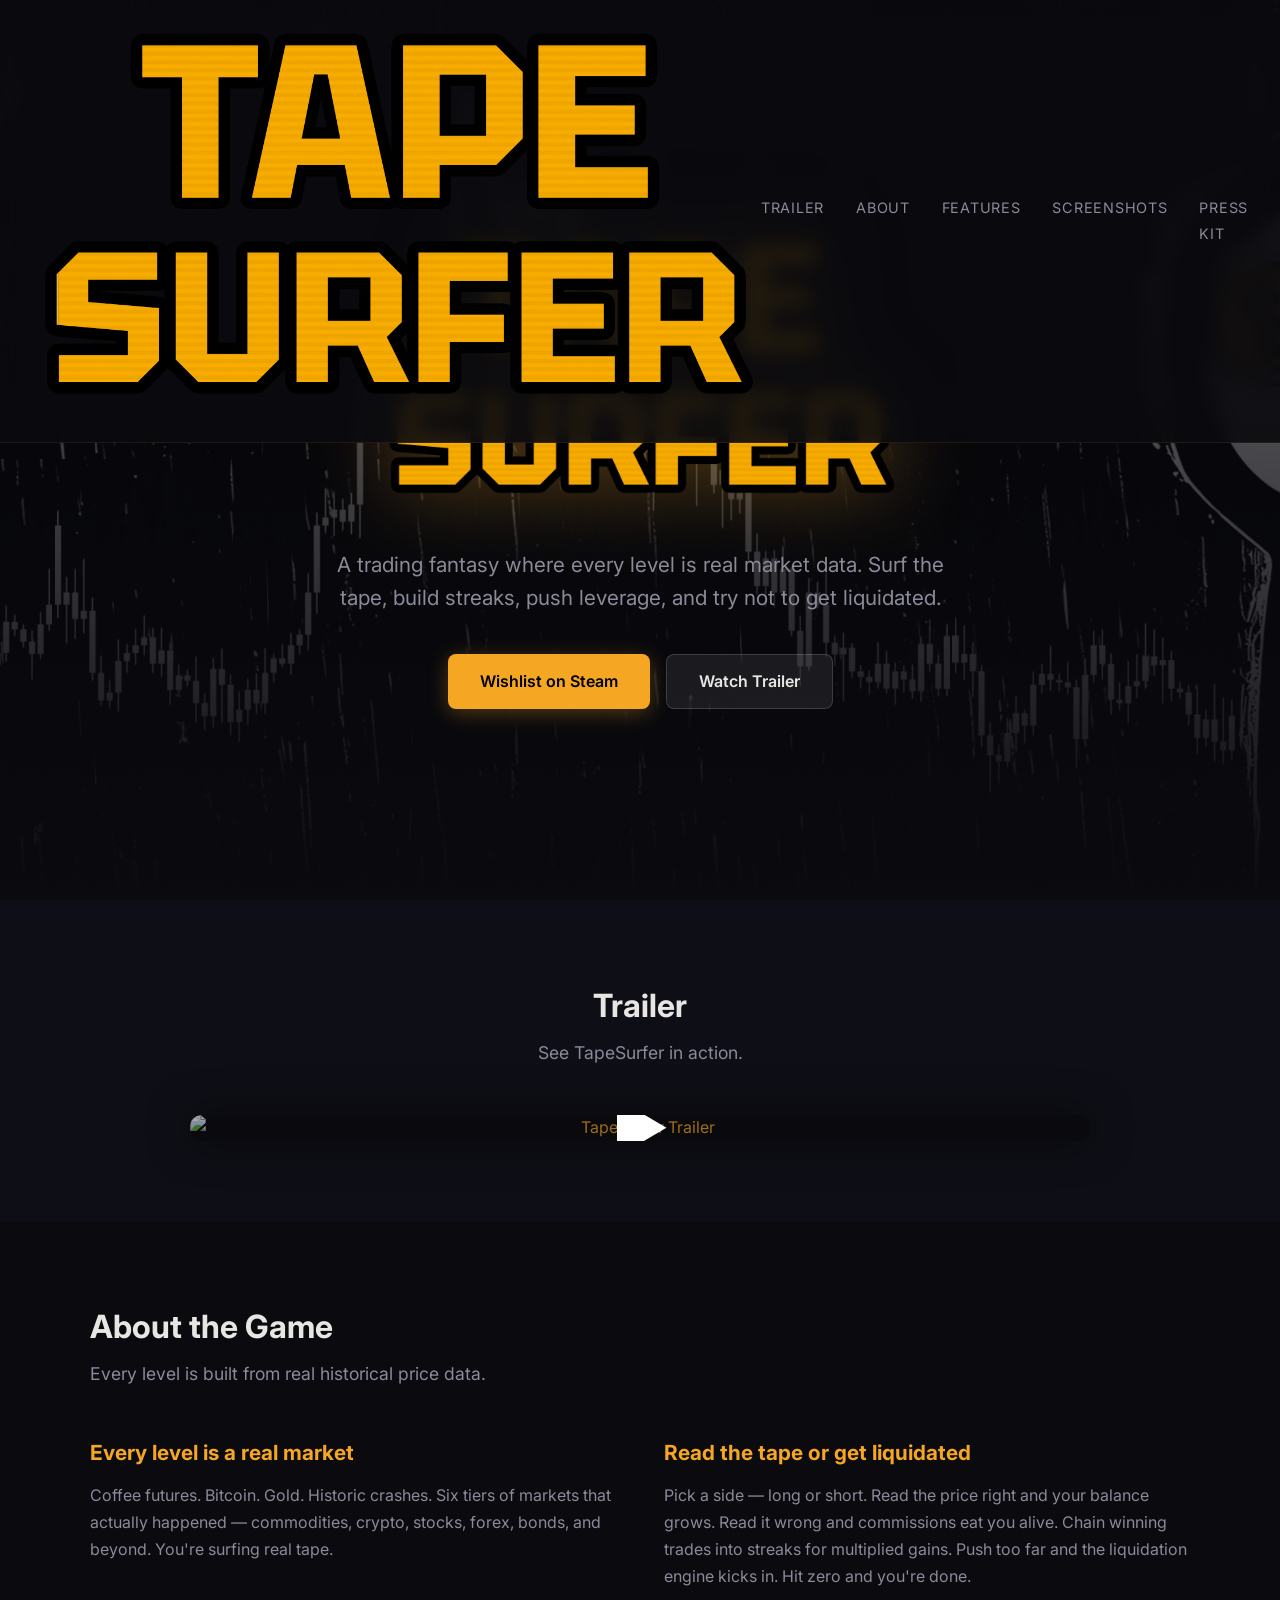
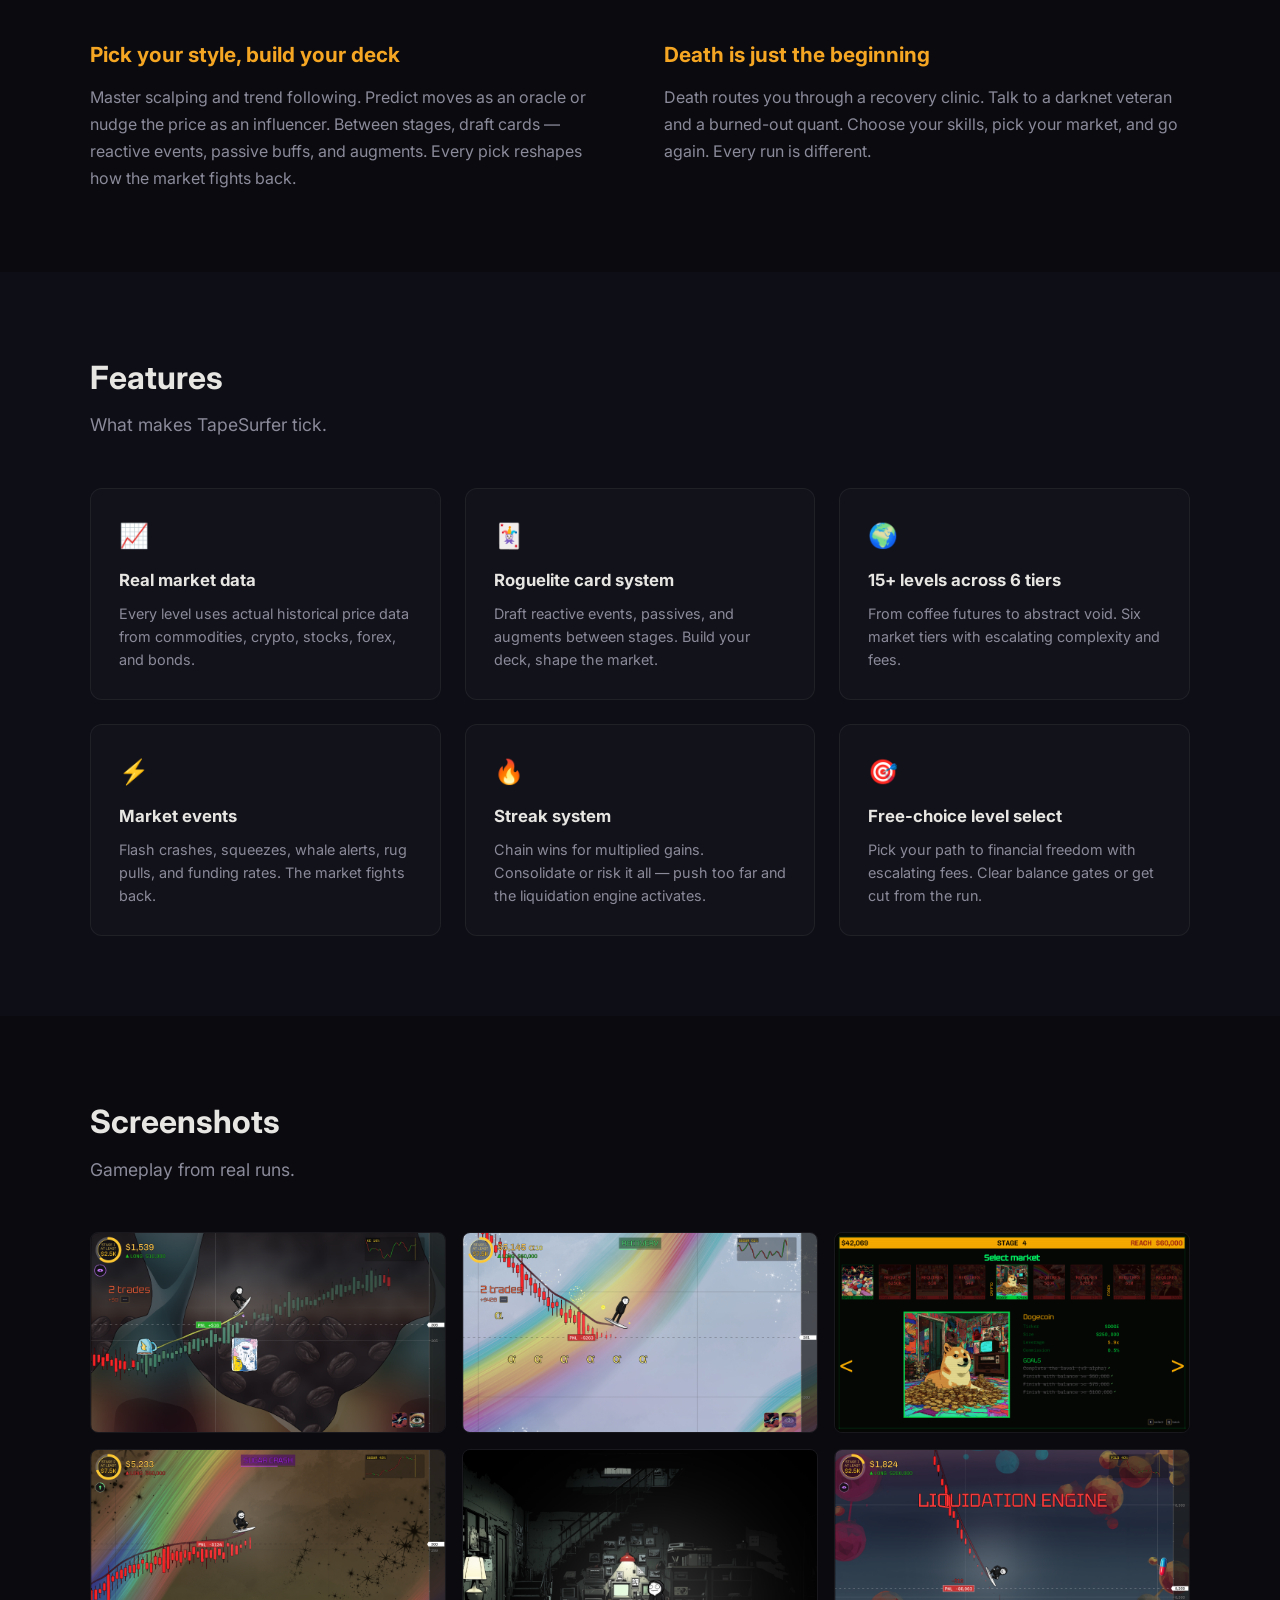
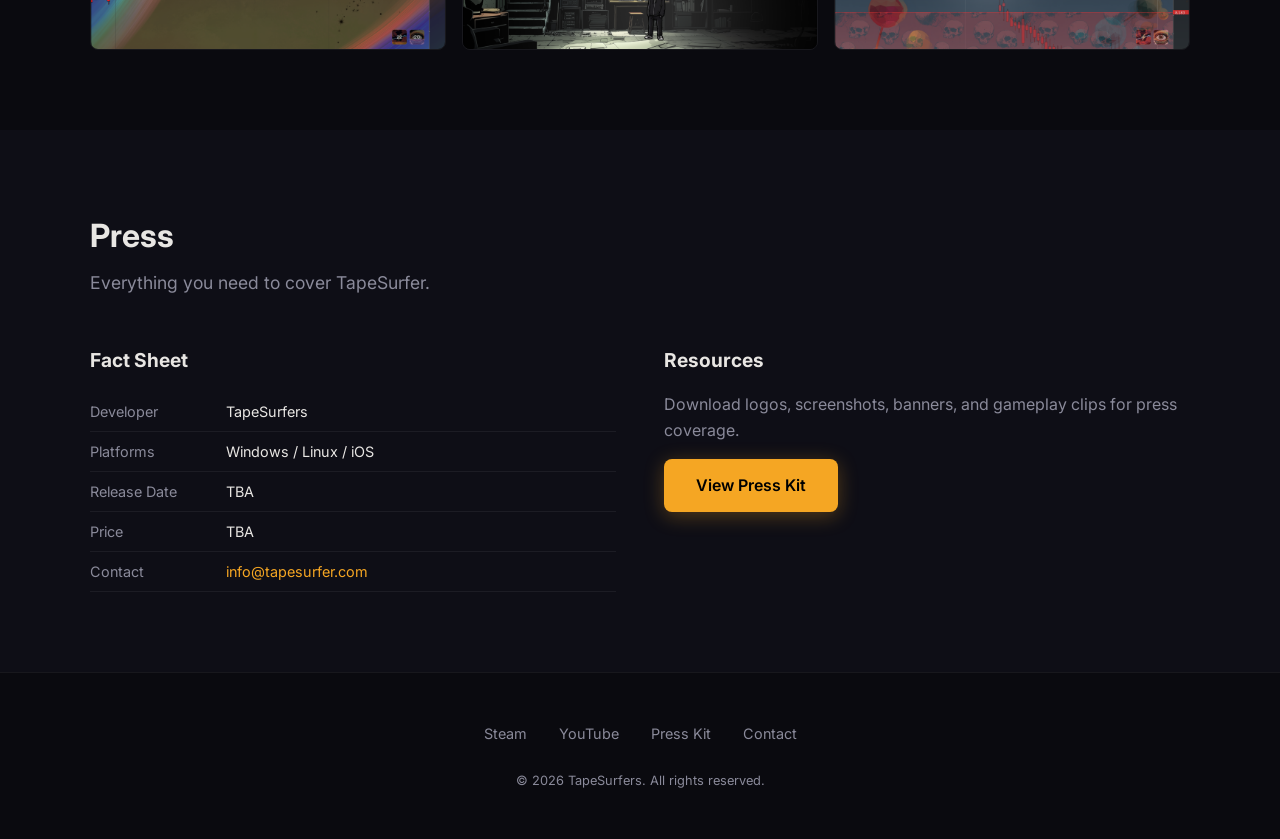
==== index.html @ de35cc1a "Update index.html" ====
<!DOCTYPE html>
<html lang="en">
<head>
  <meta charset="UTF-8">
  <meta name="viewport" content="width=device-width, initial-scale=1.0">
  <title>TapeSurfer - A Trading Fantasy</title>
  <meta name="description" content="A trading fantasy where every level is real market data. Surf the tape, build streaks, push leverage, and try not to get liquidated.">
  <meta property="og:title" content="TapeSurfer">
  <meta property="og:description" content="A trading fantasy where every level is real market data. Surf the tape, build streaks, push leverage, and try not to get liquidated.">
  <meta property="og:image" content="assets/banners/capsule-920.png">
  <meta property="og:type" content="website">
  <meta name="twitter:card" content="summary_large_image">
  <meta name="twitter:title" content="TapeSurfer">
  <meta name="twitter:description" content="A trading fantasy where every level is real market data.">
  <meta name="twitter:image" content="assets/banners/capsule-920.png">
  <link rel="icon" type="image/png" href="assets/icon-1024.png">
  <link rel="preconnect" href="https://fonts.googleapis.com">
  <link rel="preconnect" href="https://fonts.gstatic.com" crossorigin>
  <link href="https://fonts.googleapis.com/css2?family=Inter:wght@400;600;700;800&display=swap" rel="stylesheet">
  <link rel="stylesheet" href="css/style.css">
</head>
<body>

  <!-- nav -->
  <nav class="nav">
    <a href="#" class="nav-logo">
      <img src="assets/banners/logo-1280.png" alt="TapeSurfer">
    </a>
    <ul class="nav-links">
      <li><a href="#trailer">Trailer</a></li>
      <li><a href="#about">About</a></li>
      <li><a href="#features">Features</a></li>
      <li><a href="#screenshots">Screenshots</a></li>
      <li><a href="presskit.html">Press Kit</a></li>
    </ul>
  </nav>

  <!-- hero -->
  <section class="hero">
    <div class="hero-bg"></div>
    <img src="assets/banners/logo-1280.png" alt="TapeSurfer" class="hero-logo">
    <p class="hero-tagline">A trading fantasy where every level is real market data. Surf the tape, build streaks, push leverage, and try not to get liquidated.</p>
    <div class="hero-buttons">
      <a href="https://store.steampowered.com/app/4503180/TapeSurfer/" class="btn btn-primary" target="_blank" rel="noopener">
        Wishlist on Steam
      </a>
      <a href="#trailer" class="btn btn-secondary">
        Watch Trailer
      </a>
    </div>
  </section>

  <!-- trailer -->
  <section id="trailer" class="trailer">
    <div class="container" style="text-align:center;">
      <h2 class="section-title">Trailer</h2>
      <p class="section-subtitle">See TapeSurfer in action.</p>
      <a href="https://www.youtube.com/watch?v=7OALyud1-nM" class="trailer-link" target="_blank" rel="noopener">
        <img src="https://img.youtube.com/vi/7OALyud1-nM/maxresdefault.jpg" alt="TapeSurfer Trailer" loading="lazy">
        <div class="trailer-play">&#9654;</div>
      </a>
    </div>
  </section>

  <!-- about -->
  <section id="about">
    <div class="container">
      <h2 class="section-title">About the Game</h2>
      <p class="section-subtitle">Every level is built from real historical price data.</p>
      <div class="about-grid">
        <div class="about-block">
          <h3>Every level is a real market</h3>
          <p>Coffee futures. Bitcoin. Gold. Historic crashes. Six tiers of markets that actually happened &mdash; commodities, crypto, stocks, forex, bonds, and beyond. You're surfing real tape.</p>
        </div>
        <div class="about-block">
          <h3>Read the tape or get liquidated</h3>
          <p>Pick a side &mdash; long or short. Read the price right and your balance grows. Read it wrong and commissions eat you alive. Chain winning trades into streaks for multiplied gains. Push too far and the liquidation engine kicks in. Hit zero and you're done.</p>
        </div>
        <div class="about-block">
          <h3>Pick your style, build your deck</h3>
          <p>Master scalping and trend following. Predict moves as an oracle or nudge the price as an influencer. Between stages, draft cards &mdash; reactive events, passive buffs, and augments. Every pick reshapes how the market fights back.</p>
        </div>
        <div class="about-block">
          <h3>Death is just the beginning</h3>
          <p>Death routes you through a recovery clinic. Talk to a darknet veteran and a burned-out quant. Choose your skills, pick your market, and go again. Every run is different.</p>
        </div>
      </div>
    </div>
  </section>

  <!-- features -->
  <section id="features" class="features">
    <div class="container">
      <h2 class="section-title">Features</h2>
      <p class="section-subtitle">What makes TapeSurfer tick.</p>
      <div class="features-grid">
        <div class="feature-card">
          <span class="feature-icon">&#x1F4C8;</span>
          <h3>Real market data</h3>
          <p>Every level uses actual historical price data from commodities, crypto, stocks, forex, and bonds.</p>
        </div>
        <div class="feature-card">
          <span class="feature-icon">&#x1F0CF;</span>
          <h3>Roguelite card system</h3>
          <p>Draft reactive events, passives, and augments between stages. Build your deck, shape the market.</p>
        </div>
        <div class="feature-card">
          <span class="feature-icon">&#x1F30D;</span>
          <h3>15+ levels across 6 tiers</h3>
          <p>From coffee futures to abstract void. Six market tiers with escalating complexity and fees.</p>
        </div>
        <div class="feature-card">
          <span class="feature-icon">&#x26A1;</span>
          <h3>Market events</h3>
          <p>Flash crashes, squeezes, whale alerts, rug pulls, and funding rates. The market fights back.</p>
        </div>
        <div class="feature-card">
          <span class="feature-icon">&#x1F525;</span>
          <h3>Streak system</h3>
          <p>Chain wins for multiplied gains. Consolidate or risk it all &mdash; push too far and the liquidation engine activates.</p>
        </div>
        <div class="feature-card">
          <span class="feature-icon">&#x1F3AF;</span>
          <h3>Free-choice level select</h3>
          <p>Pick your path to financial freedom with escalating fees. Clear balance gates or get cut from the run.</p>
        </div>
      </div>
    </div>
  </section>

  <!-- screenshots -->
  <section id="screenshots">
    <div class="container">
      <h2 class="section-title">Screenshots</h2>
      <p class="section-subtitle">Gameplay from real runs.</p>
      <div class="screenshots-grid">
        <a href="assets/screenshots/1.png" target="_blank"><img src="assets/screenshots/1.png" alt="TapeSurfer screenshot 1" loading="lazy"></a>
        <a href="assets/screenshots/2.png" target="_blank"><img src="assets/screenshots/2.png" alt="TapeSurfer screenshot 2" loading="lazy"></a>
        <a href="assets/screenshots/3.png" target="_blank"><img src="assets/screenshots/3.png" alt="TapeSurfer screenshot 3" loading="lazy"></a>
        <a href="assets/screenshots/4.png" target="_blank"><img src="assets/screenshots/4.png" alt="TapeSurfer screenshot 4" loading="lazy"></a>
        <a href="assets/screenshots/5.png" target="_blank"><img src="assets/screenshots/5.png" alt="TapeSurfer screenshot 5" loading="lazy"></a>
        <a href="assets/screenshots/6.png" target="_blank"><img src="assets/screenshots/6.png" alt="TapeSurfer screenshot 6" loading="lazy"></a>
      </div>
    </div>
  </section>

  <!-- press -->
  <section class="press">
    <div class="container">
      <h2 class="section-title">Press</h2>
      <p class="section-subtitle">Everything you need to cover TapeSurfer.</p>
      <div class="press-content">
        <div class="press-info">
          <h3>Fact Sheet</h3>
          <ul class="press-facts">
            <li><span class="label">Developer</span><span class="value">TapeSurfers</span></li>
            <li><span class="label">Platforms</span><span class="value">Windows / Linux / iOS</span></li>
            <li><span class="label">Release Date</span><span class="value">TBA</span></li>
            <li><span class="label">Price</span><span class="value">TBA</span></li>
            <li><span class="label">Contact</span><span class="value"><a href="mailto:info@tapesurfer.com">info@tapesurfer.com</a></span></li>
          </ul>
        </div>
        <div class="press-info">
          <h3>Resources</h3>
          <p style="color:var(--text-muted);margin-bottom:1rem;">Download logos, screenshots, banners, and gameplay clips for press coverage.</p>
          <a href="presskit.html" class="btn btn-primary">View Press Kit</a>
        </div>
      </div>
    </div>
  </section>

  <!-- footer -->
  <footer class="footer">
    <ul class="footer-links">
      <li><a href="https://store.steampowered.com/app/4503180/TapeSurfer/" target="_blank" rel="noopener">Steam</a></li>
      <li><a href="https://www.youtube.com/watch?v=7OALyud1-nM" target="_blank" rel="noopener">YouTube</a></li>
      <li><a href="presskit.html">Press Kit</a></li>
      <li><a href="mailto:info@tapesurfer.com">Contact</a></li>
    </ul>
    <p class="footer-copy">&copy; 2026 TapeSurfers. All rights reserved.</p>
  </footer>

</body>
</html>
---- css/style.css ----
/* reset and base */
*, *::before, *::after {
  margin: 0;
  padding: 0;
  box-sizing: border-box;
}

:root {
  --amber: #f5a623;
  --amber-dark: #c47d10;
  --amber-glow: rgba(245, 166, 35, 0.3);
  --bg-dark: #0a0a0f;
  --bg-card: #12121a;
  --bg-section: #0e0e16;
  --text: #e8e6e3;
  --text-muted: #8a8a9a;
  --red: #e74c3c;
  --green: #2ecc71;
}

html {
  scroll-behavior: smooth;
}

body {
  font-family: "Inter", -apple-system, BlinkMacSystemFont, "Segoe UI", Roboto, sans-serif;
  background: var(--bg-dark);
  color: var(--text);
  line-height: 1.6;
  overflow-x: hidden;
}

a {
  color: var(--amber);
  text-decoration: none;
  transition: color 0.2s;
}

a:hover {
  color: var(--amber-dark);
}

img {
  max-width: 100%;
  height: auto;
}

/* nav */
.nav {
  position: fixed;
  top: 0;
  left: 0;
  right: 0;
  z-index: 100;
  padding: 1rem 2rem;
  display: flex;
  justify-content: space-between;
  align-items: center;
  background: rgba(10, 10, 15, 0.9);
  backdrop-filter: blur(10px);
  border-bottom: 1px solid rgba(245, 166, 35, 0.1);
}

.nav-logo {
  display: flex;
  align-items: center;
}

.nav-icon {
  width: 36px;
  height: 36px;
  border-radius: 6px;
}

.nav-links {
  display: flex;
  gap: 2rem;
  list-style: none;
}

.nav-links a {
  color: var(--text-muted);
  font-size: 0.9rem;
  text-transform: uppercase;
  letter-spacing: 0.05em;
  transition: color 0.2s;
}

.nav-links a:hover {
  color: var(--amber);
}

/* hero */
.hero {
  position: relative;
  min-height: 100vh;
  display: flex;
  flex-direction: column;
  justify-content: center;
  align-items: center;
  text-align: center;
  padding: 6rem 2rem 4rem;
  overflow: hidden;
}

.hero-bg {
  position: absolute;
  inset: 0;
  background: url("../assets/banners/background-3840.png") center/cover no-repeat;
  opacity: 0.3;
  z-index: -1;
}

.hero-bg::after {
  content: "";
  position: absolute;
  inset: 0;
  background: linear-gradient(to bottom, transparent 40%, var(--bg-dark) 100%);
}

.hero-logo {
  width: clamp(280px, 50vw, 520px);
  height: auto;
  margin-bottom: 2rem;
  animation: levitate 3s ease-in-out infinite;
  filter: drop-shadow(0 0 40px var(--amber-glow));
}

@keyframes levitate {
  0%, 100% { transform: translateY(0); }
  50% { transform: translateY(-14px); }
}

.hero-tagline {
  font-size: clamp(1rem, 2.5vw, 1.3rem);
  color: var(--text-muted);
  max-width: 640px;
  margin-bottom: 2.5rem;
}

.hero-buttons {
  display: flex;
  gap: 1rem;
  flex-wrap: wrap;
  justify-content: center;
}

.btn {
  display: inline-flex;
  align-items: center;
  gap: 0.5rem;
  padding: 0.85rem 2rem;
  border-radius: 8px;
  font-weight: 600;
  font-size: 1rem;
  transition: transform 0.2s, box-shadow 0.2s;
  border: none;
  cursor: pointer;
}

.btn:hover {
  transform: translateY(-2px);
}

.btn-primary {
  background: var(--amber);
  color: #000;
  box-shadow: 0 4px 20px var(--amber-glow);
}

.btn-primary:hover {
  color: #000;
  box-shadow: 0 6px 30px var(--amber-glow);
}

.btn-secondary {
  background: rgba(255, 255, 255, 0.08);
  color: var(--text);
  border: 1px solid rgba(255, 255, 255, 0.15);
}

.btn-secondary:hover {
  background: rgba(255, 255, 255, 0.12);
  color: var(--text);
}

/* sections */
section {
  padding: 5rem 2rem;
}

.container {
  max-width: 1100px;
  margin: 0 auto;
}

.section-title {
  font-size: 2rem;
  font-weight: 700;
  margin-bottom: 0.5rem;
}

.section-subtitle {
  color: var(--text-muted);
  margin-bottom: 3rem;
  font-size: 1.1rem;
}

/* trailer */
.trailer {
  background: var(--bg-section);
}

.trailer-wrapper {
  position: relative;
  width: 100%;
  max-width: 900px;
  margin: 0 auto;
  padding-bottom: 56.25%;
  border-radius: 12px;
  overflow: hidden;
  box-shadow: 0 0 40px rgba(0, 0, 0, 0.5);
}

.trailer-wrapper iframe {
  position: absolute;
  top: 0;
  left: 0;
  width: 100%;
  height: 100%;
  border: none;
}

.trailer-link {
  display: block;
  position: relative;
  width: 100%;
  max-width: 900px;
  margin: 0 auto;
  border-radius: 12px;
  overflow: hidden;
  box-shadow: 0 0 40px rgba(0, 0, 0, 0.5);
  transition: box-shadow 0.3s;
}

.trailer-link:hover {
  box-shadow: 0 0 50px var(--amber-glow);
}

.trailer-link img {
  display: block;
  width: 100%;
}

.trailer-play {
  position: absolute;
  inset: 0;
  display: flex;
  align-items: center;
  justify-content: center;
  font-size: 4rem;
  color: #fff;
  background: rgba(0, 0, 0, 0.35);
  transition: background 0.3s;
}

.trailer-link:hover .trailer-play {
  background: rgba(0, 0, 0, 0.15);
}

/* about */
.about-grid {
  display: grid;
  grid-template-columns: 1fr 1fr;
  gap: 3rem;
  align-items: start;
}

.about-block h3 {
  font-size: 1.3rem;
  margin-bottom: 0.75rem;
  color: var(--amber);
}

.about-block p {
  color: var(--text-muted);
  line-height: 1.7;
}

/* features */
.features {
  background: var(--bg-section);
}

.features-grid {
  display: grid;
  grid-template-columns: repeat(auto-fit, minmax(280px, 1fr));
  gap: 1.5rem;
}

.feature-card {
  background: var(--bg-card);
  border: 1px solid rgba(255, 255, 255, 0.06);
  border-radius: 12px;
  padding: 1.75rem;
  transition: border-color 0.3s, transform 0.3s;
}

.feature-card:hover {
  border-color: var(--amber-glow);
  transform: translateY(-3px);
}

.feature-icon {
  font-size: 1.5rem;
  margin-bottom: 0.75rem;
  display: block;
}

.feature-card h3 {
  font-size: 1.05rem;
  margin-bottom: 0.5rem;
}

.feature-card p {
  color: var(--text-muted);
  font-size: 0.9rem;
  line-height: 1.6;
}

/* screenshots */
.screenshots-grid {
  display: grid;
  grid-template-columns: repeat(3, 1fr);
  gap: 1rem;
}

.screenshots-grid a {
  display: block;
  border-radius: 8px;
  overflow: hidden;
  border: 1px solid rgba(255, 255, 255, 0.06);
  transition: border-color 0.3s, transform 0.3s;
}

.screenshots-grid a:hover {
  border-color: var(--amber);
  transform: scale(1.02);
}

.screenshots-grid img {
  display: block;
  width: 100%;
  aspect-ratio: 16/9;
  object-fit: cover;
}

/* press kit */
.press {
  background: var(--bg-section);
}

.press-content {
  display: grid;
  grid-template-columns: 1fr 1fr;
  gap: 3rem;
  align-items: start;
}

.press-info h3 {
  font-size: 1.2rem;
  margin-bottom: 1rem;
}

.press-facts {
  list-style: none;
}

.press-facts li {
  padding: 0.5rem 0;
  border-bottom: 1px solid rgba(255, 255, 255, 0.06);
  display: flex;
  gap: 1rem;
}

.press-facts .label {
  color: var(--text-muted);
  min-width: 120px;
  font-size: 0.9rem;
}

.press-facts .value {
  font-size: 0.9rem;
}

/* footer */
.footer {
  border-top: 1px solid rgba(255, 255, 255, 0.06);
  padding: 3rem 2rem;
  text-align: center;
}

.footer-links {
  display: flex;
  justify-content: center;
  gap: 2rem;
  margin-bottom: 1.5rem;
  list-style: none;
}

.footer-links a {
  color: var(--text-muted);
  font-size: 0.9rem;
}

.footer-links a:hover {
  color: var(--amber);
}

.footer-copy {
  color: var(--text-muted);
  font-size: 0.8rem;
}

/* press kit page */
.presskit-hero {
  padding: 8rem 2rem 4rem;
  text-align: center;
  background: var(--bg-section);
}

.presskit-section {
  padding: 3rem 2rem;
}

.presskit-section:nth-child(even) {
  background: var(--bg-section);
}

.presskit-section h2 {
  font-size: 1.5rem;
  margin-bottom: 1.5rem;
  color: var(--amber);
}

.description-block {
  max-width: 700px;
}

.description-block h3 {
  font-size: 1.15rem;
  margin: 1.5rem 0 0.5rem;
}

.description-block p {
  color: var(--text-muted);
  line-height: 1.7;
}

.description-block ul {
  list-style: none;
  margin-top: 1rem;
}

.description-block li {
  padding: 0.35rem 0;
  color: var(--text-muted);
  padding-left: 1.2rem;
  position: relative;
}

.description-block li::before {
  content: "\2022";
  color: var(--amber);
  position: absolute;
  left: 0;
}

.assets-grid {
  display: grid;
  grid-template-columns: repeat(auto-fit, minmax(250px, 1fr));
  gap: 1.5rem;
}

.asset-card {
  background: var(--bg-card);
  border-radius: 8px;
  overflow: hidden;
  border: 1px solid rgba(255, 255, 255, 0.06);
}

.asset-card img {
  display: block;
  width: 100%;
}

.asset-card .asset-label {
  padding: 0.75rem 1rem;
  font-size: 0.85rem;
  color: var(--text-muted);
  display: flex;
  justify-content: space-between;
  align-items: center;
}

.asset-card .asset-label a {
  font-size: 0.8rem;
}

/* responsive */
@media (max-width: 768px) {
  .nav-links {
    gap: 1rem;
  }

  .about-grid,
  .press-content {
    grid-template-columns: 1fr;
  }

  .screenshots-grid {
    grid-template-columns: 1fr 1fr;
  }

  .features-grid {
    grid-template-columns: 1fr;
  }

  .hero-logo {
    width: clamp(200px, 70vw, 320px);
  }
}

@media (max-width: 480px) {
  .nav-links {
    display: none;
  }

  .screenshots-grid {
    grid-template-columns: 1fr;
  }

  .hero-buttons {
    flex-direction: column;
    align-items: center;
  }
}
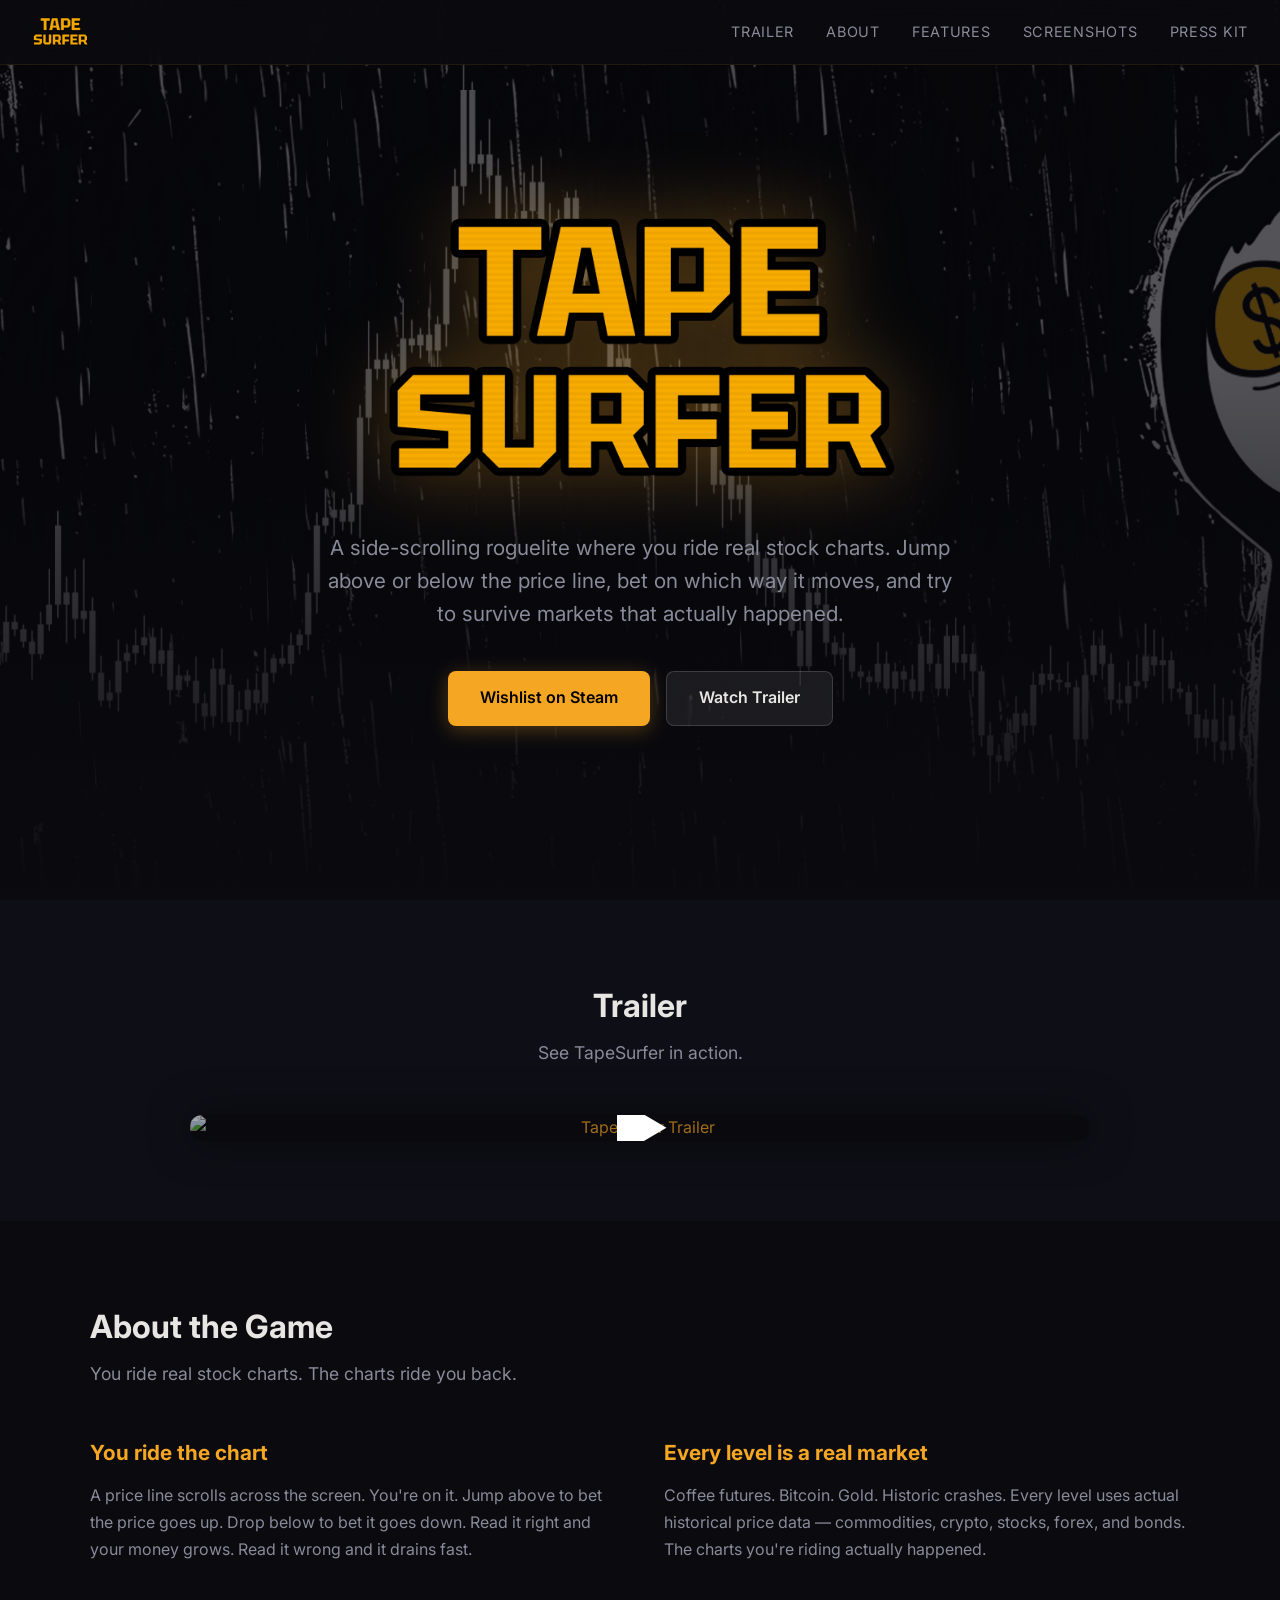
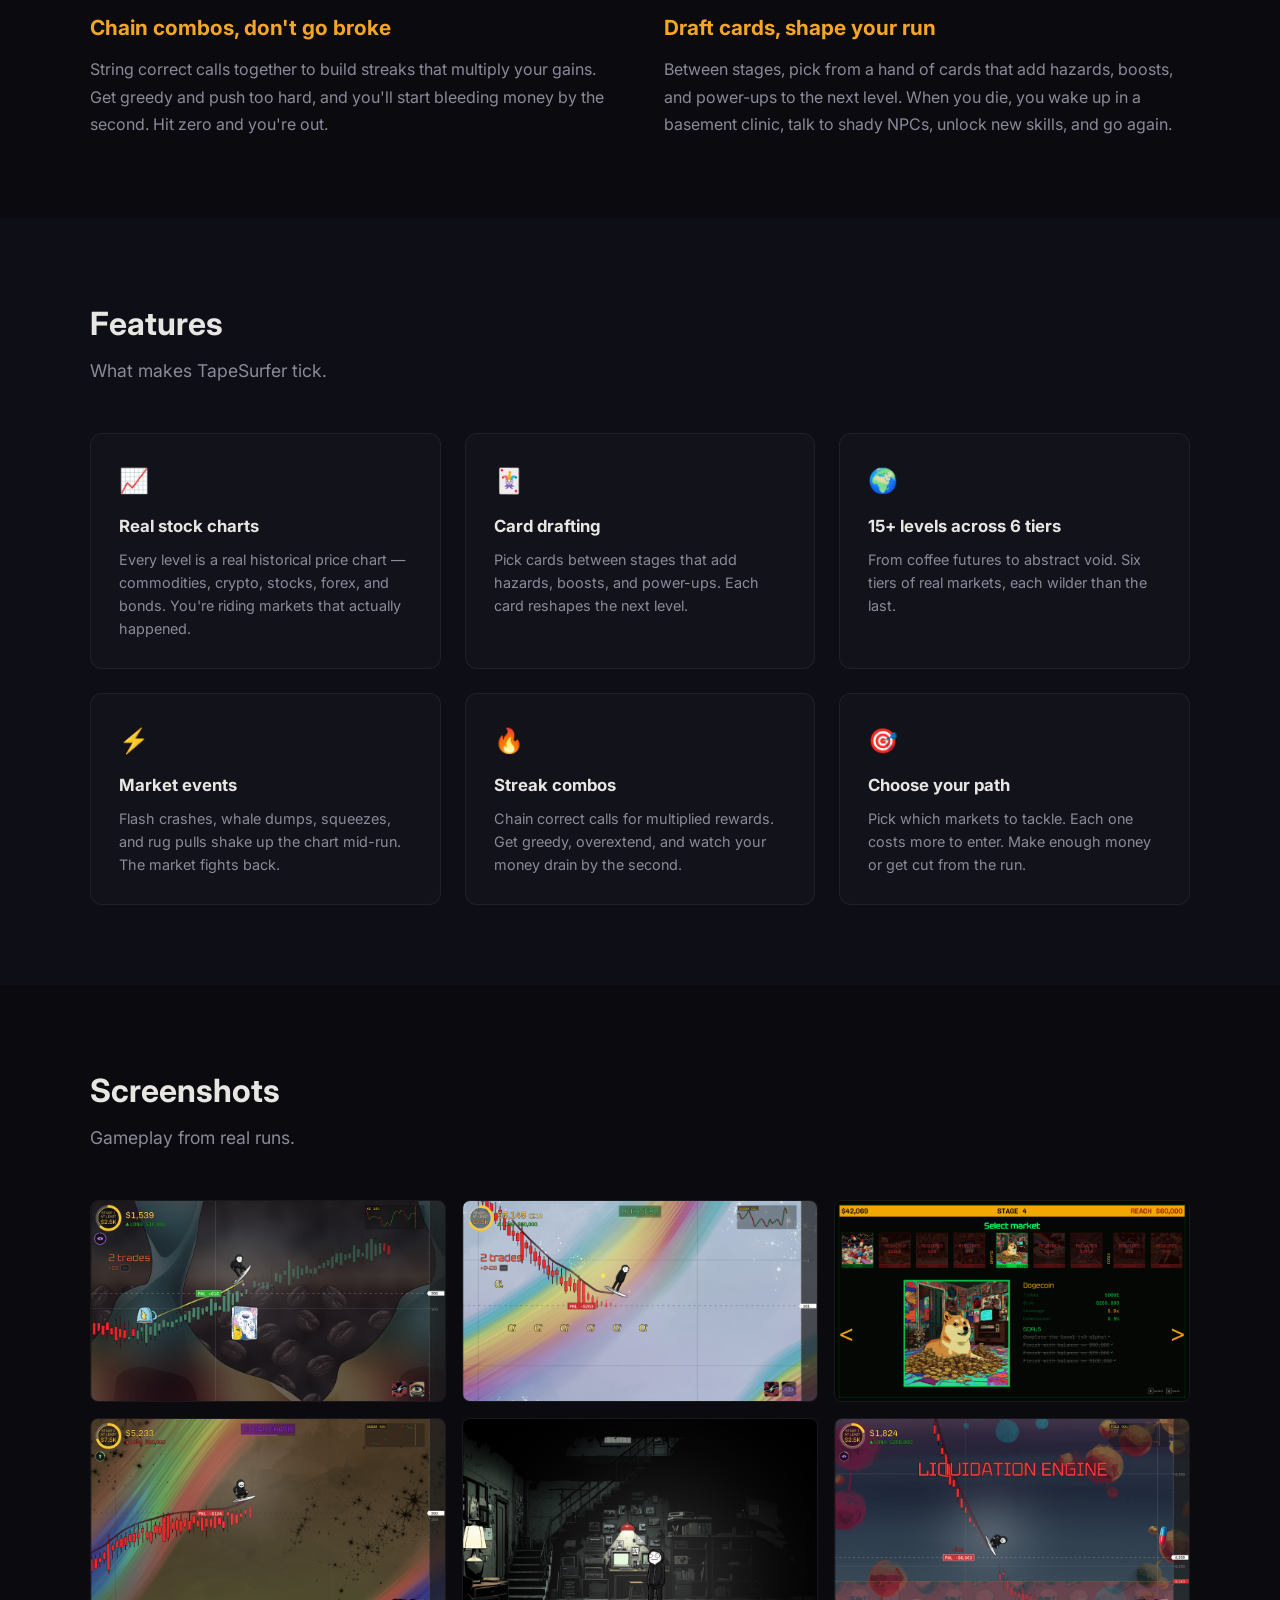
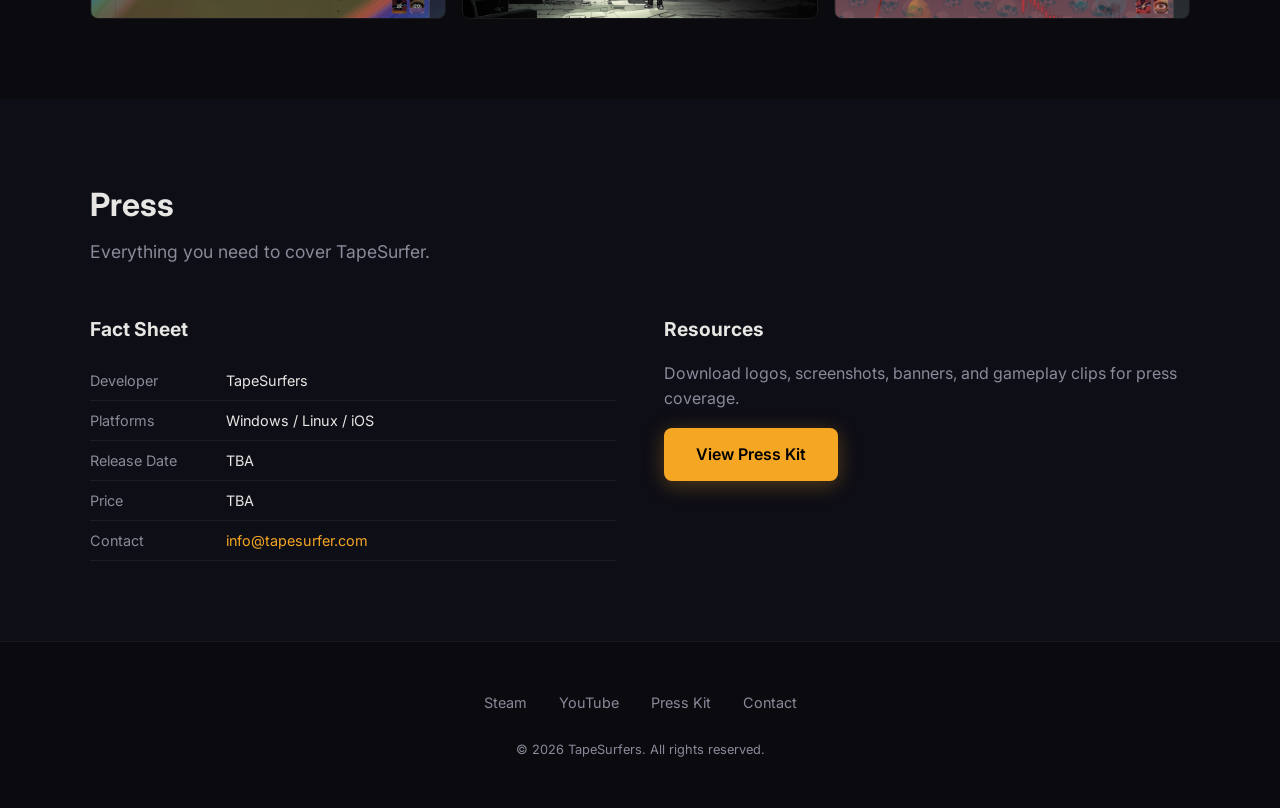
==== commit 55dadb15: "Update index.html" ====
--- a/index.html
+++ b/index.html
@@ -4,14 +4,14 @@
   <meta charset="UTF-8">
   <meta name="viewport" content="width=device-width, initial-scale=1.0">
   <title>TapeSurfer - A Trading Fantasy</title>
-  <meta name="description" content="A trading fantasy where every level is real market data. Surf the tape, build streaks, push leverage, and try not to get liquidated.">
+  <meta name="description" content="A side-scrolling roguelite where you ride real stock charts. Jump above or below the price line, bet on which way it moves, and try to survive markets that actually happened.">
   <meta property="og:title" content="TapeSurfer">
-  <meta property="og:description" content="A trading fantasy where every level is real market data. Surf the tape, build streaks, push leverage, and try not to get liquidated.">
+  <meta property="og:description" content="A side-scrolling roguelite where you ride real stock charts. Jump above or below the price line, bet on which way it moves, and try to survive markets that actually happened.">
   <meta property="og:image" content="assets/banners/capsule-920.png">
   <meta property="og:type" content="website">
   <meta name="twitter:card" content="summary_large_image">
   <meta name="twitter:title" content="TapeSurfer">
-  <meta name="twitter:description" content="A trading fantasy where every level is real market data.">
+  <meta name="twitter:description" content="A side-scrolling roguelite where you ride real stock charts.">
   <meta name="twitter:image" content="assets/banners/capsule-920.png">
   <link rel="icon" type="image/png" href="assets/icon-1024.png">
   <link rel="preconnect" href="https://fonts.googleapis.com">
@@ -39,7 +39,7 @@
   <section class="hero">
     <div class="hero-bg"></div>
     <img src="assets/banners/logo-1280.png" alt="TapeSurfer" class="hero-logo">
-    <p class="hero-tagline">A trading fantasy where every level is real market data. Surf the tape, build streaks, push leverage, and try not to get liquidated.</p>
+    <p class="hero-tagline">A side-scrolling roguelite where you ride real stock charts. Jump above or below the price line, bet on which way it moves, and try to survive markets that actually happened.</p>
     <div class="hero-buttons">
       <a href="https://store.steampowered.com/app/4503180/TapeSurfer/" class="btn btn-primary" target="_blank" rel="noopener">
         Wishlist on Steam
@@ -66,23 +66,23 @@
   <section id="about">
     <div class="container">
       <h2 class="section-title">About the Game</h2>
-      <p class="section-subtitle">Every level is built from real historical price data.</p>
+      <p class="section-subtitle">You ride real stock charts. The charts ride you back.</p>
       <div class="about-grid">
         <div class="about-block">
-          <h3>Every level is a real market</h3>
-          <p>Coffee futures. Bitcoin. Gold. Historic crashes. Six tiers of markets that actually happened &mdash; commodities, crypto, stocks, forex, bonds, and beyond. You're surfing real tape.</p>
+          <h3>You ride the chart</h3>
+          <p>A price line scrolls across the screen. You're on it. Jump above to bet the price goes up. Drop below to bet it goes down. Read it right and your money grows. Read it wrong and it drains fast.</p>
         </div>
         <div class="about-block">
-          <h3>Read the tape or get liquidated</h3>
-          <p>Pick a side &mdash; long or short. Read the price right and your balance grows. Read it wrong and commissions eat you alive. Chain winning trades into streaks for multiplied gains. Push too far and the liquidation engine kicks in. Hit zero and you're done.</p>
+          <h3>Every level is a real market</h3>
+          <p>Coffee futures. Bitcoin. Gold. Historic crashes. Every level uses actual historical price data &mdash; commodities, crypto, stocks, forex, and bonds. The charts you're riding actually happened.</p>
         </div>
         <div class="about-block">
-          <h3>Pick your style, build your deck</h3>
-          <p>Master scalping and trend following. Predict moves as an oracle or nudge the price as an influencer. Between stages, draft cards &mdash; reactive events, passive buffs, and augments. Every pick reshapes how the market fights back.</p>
+          <h3>Chain combos, don't go broke</h3>
+          <p>String correct calls together to build streaks that multiply your gains. Get greedy and push too hard, and you'll start bleeding money by the second. Hit zero and you're out.</p>
         </div>
         <div class="about-block">
-          <h3>Death is just the beginning</h3>
-          <p>Death routes you through a recovery clinic. Talk to a darknet veteran and a burned-out quant. Choose your skills, pick your market, and go again. Every run is different.</p>
+          <h3>Draft cards, shape your run</h3>
+          <p>Between stages, pick from a hand of cards that add hazards, boosts, and power-ups to the next level. When you die, you wake up in a basement clinic, talk to shady NPCs, unlock new skills, and go again.</p>
         </div>
       </div>
     </div>
@@ -96,33 +96,33 @@
       <div class="features-grid">
         <div class="feature-card">
           <span class="feature-icon">&#x1F4C8;</span>
-          <h3>Real market data</h3>
-          <p>Every level uses actual historical price data from commodities, crypto, stocks, forex, and bonds.</p>
+          <h3>Real stock charts</h3>
+          <p>Every level is a real historical price chart &mdash; commodities, crypto, stocks, forex, and bonds. You're riding markets that actually happened.</p>
         </div>
         <div class="feature-card">
           <span class="feature-icon">&#x1F0CF;</span>
-          <h3>Roguelite card system</h3>
-          <p>Draft reactive events, passives, and augments between stages. Build your deck, shape the market.</p>
+          <h3>Card drafting</h3>
+          <p>Pick cards between stages that add hazards, boosts, and power-ups. Each card reshapes the next level.</p>
         </div>
         <div class="feature-card">
           <span class="feature-icon">&#x1F30D;</span>
           <h3>15+ levels across 6 tiers</h3>
-          <p>From coffee futures to abstract void. Six market tiers with escalating complexity and fees.</p>
+          <p>From coffee futures to abstract void. Six tiers of real markets, each wilder than the last.</p>
         </div>
         <div class="feature-card">
           <span class="feature-icon">&#x26A1;</span>
           <h3>Market events</h3>
-          <p>Flash crashes, squeezes, whale alerts, rug pulls, and funding rates. The market fights back.</p>
+          <p>Flash crashes, whale dumps, squeezes, and rug pulls shake up the chart mid-run. The market fights back.</p>
         </div>
         <div class="feature-card">
           <span class="feature-icon">&#x1F525;</span>
-          <h3>Streak system</h3>
-          <p>Chain wins for multiplied gains. Consolidate or risk it all &mdash; push too far and the liquidation engine activates.</p>
+          <h3>Streak combos</h3>
+          <p>Chain correct calls for multiplied rewards. Get greedy, overextend, and watch your money drain by the second.</p>
         </div>
         <div class="feature-card">
           <span class="feature-icon">&#x1F3AF;</span>
-          <h3>Free-choice level select</h3>
-          <p>Pick your path to financial freedom with escalating fees. Clear balance gates or get cut from the run.</p>
+          <h3>Choose your path</h3>
+          <p>Pick which markets to tackle. Each one costs more to enter. Make enough money or get cut from the run.</p>
         </div>
       </div>
     </div>
--- a/css/style.css
+++ b/css/style.css
@@ -66,10 +66,9 @@
   align-items: center;
 }
 
-.nav-icon {
-  width: 36px;
-  height: 36px;
-  border-radius: 6px;
+.nav-logo img {
+  height: 32px;
+  width: auto;
 }
 
 .nav-links {
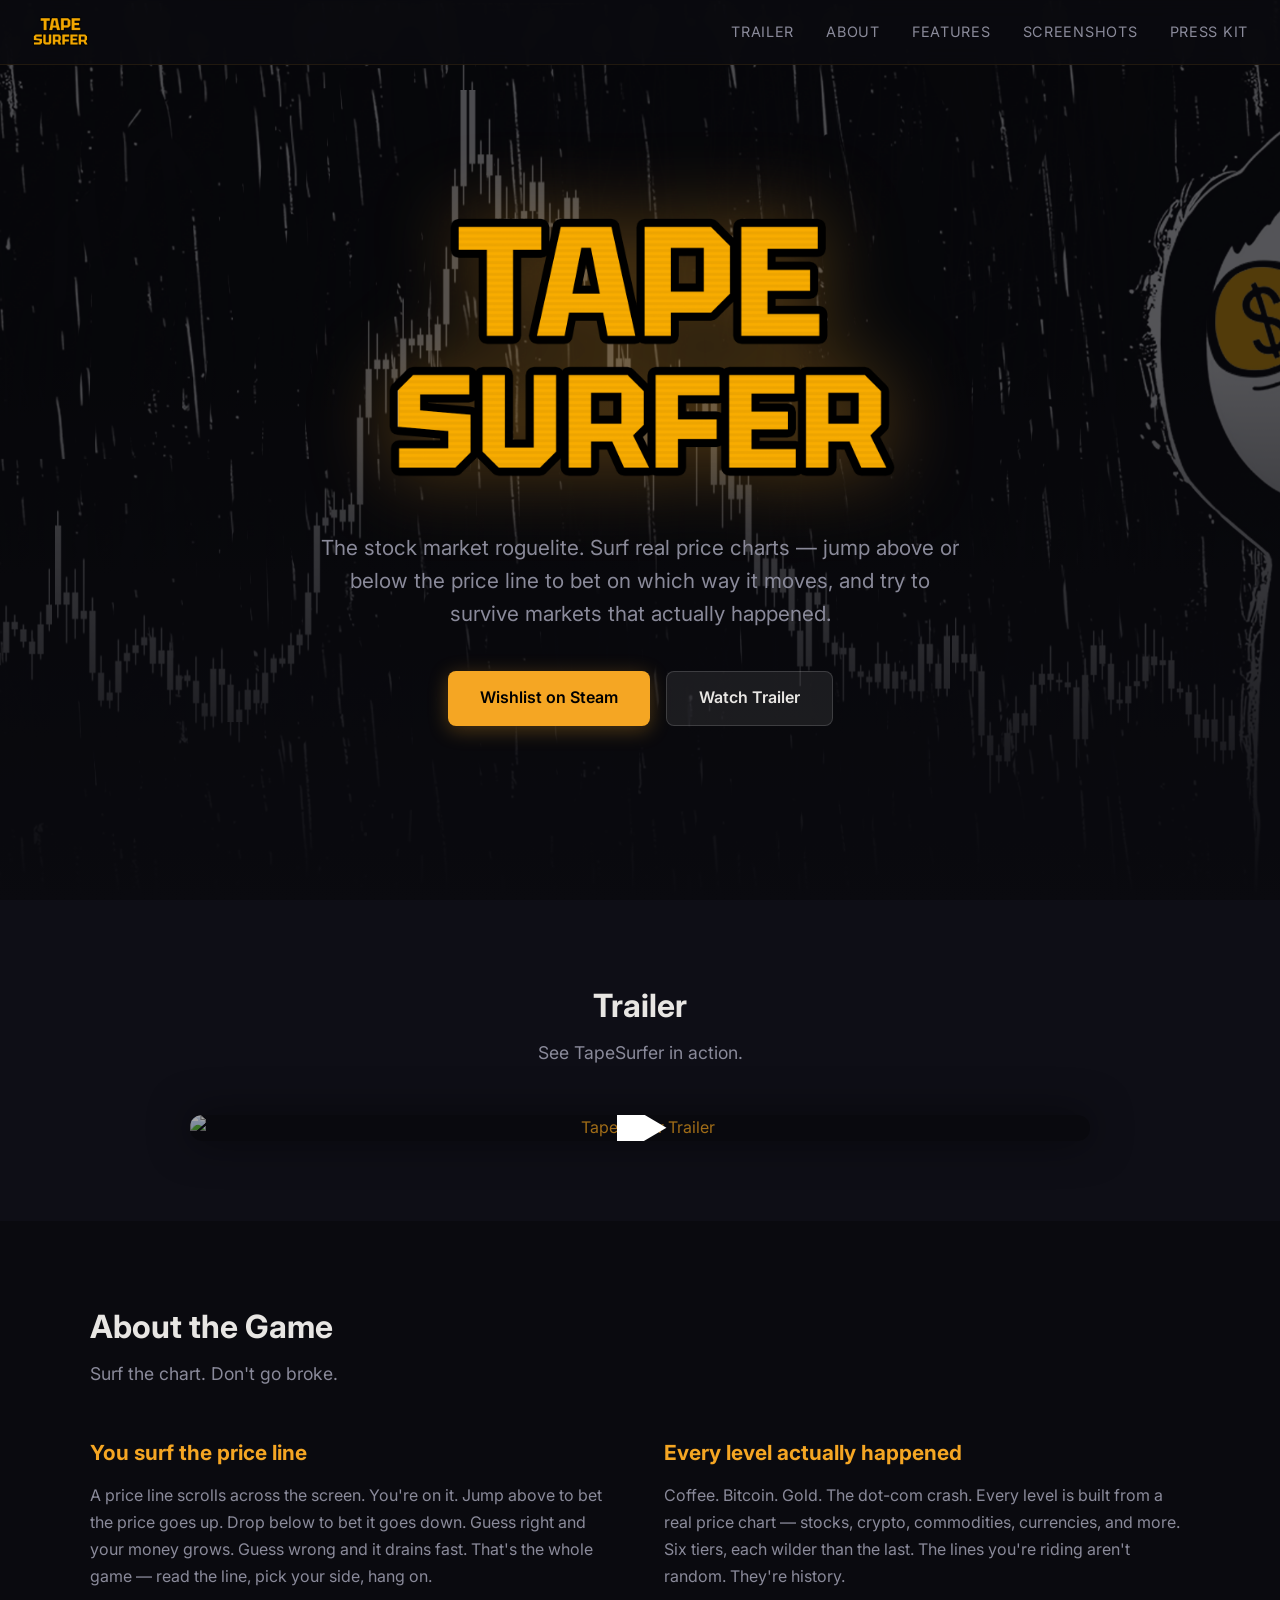
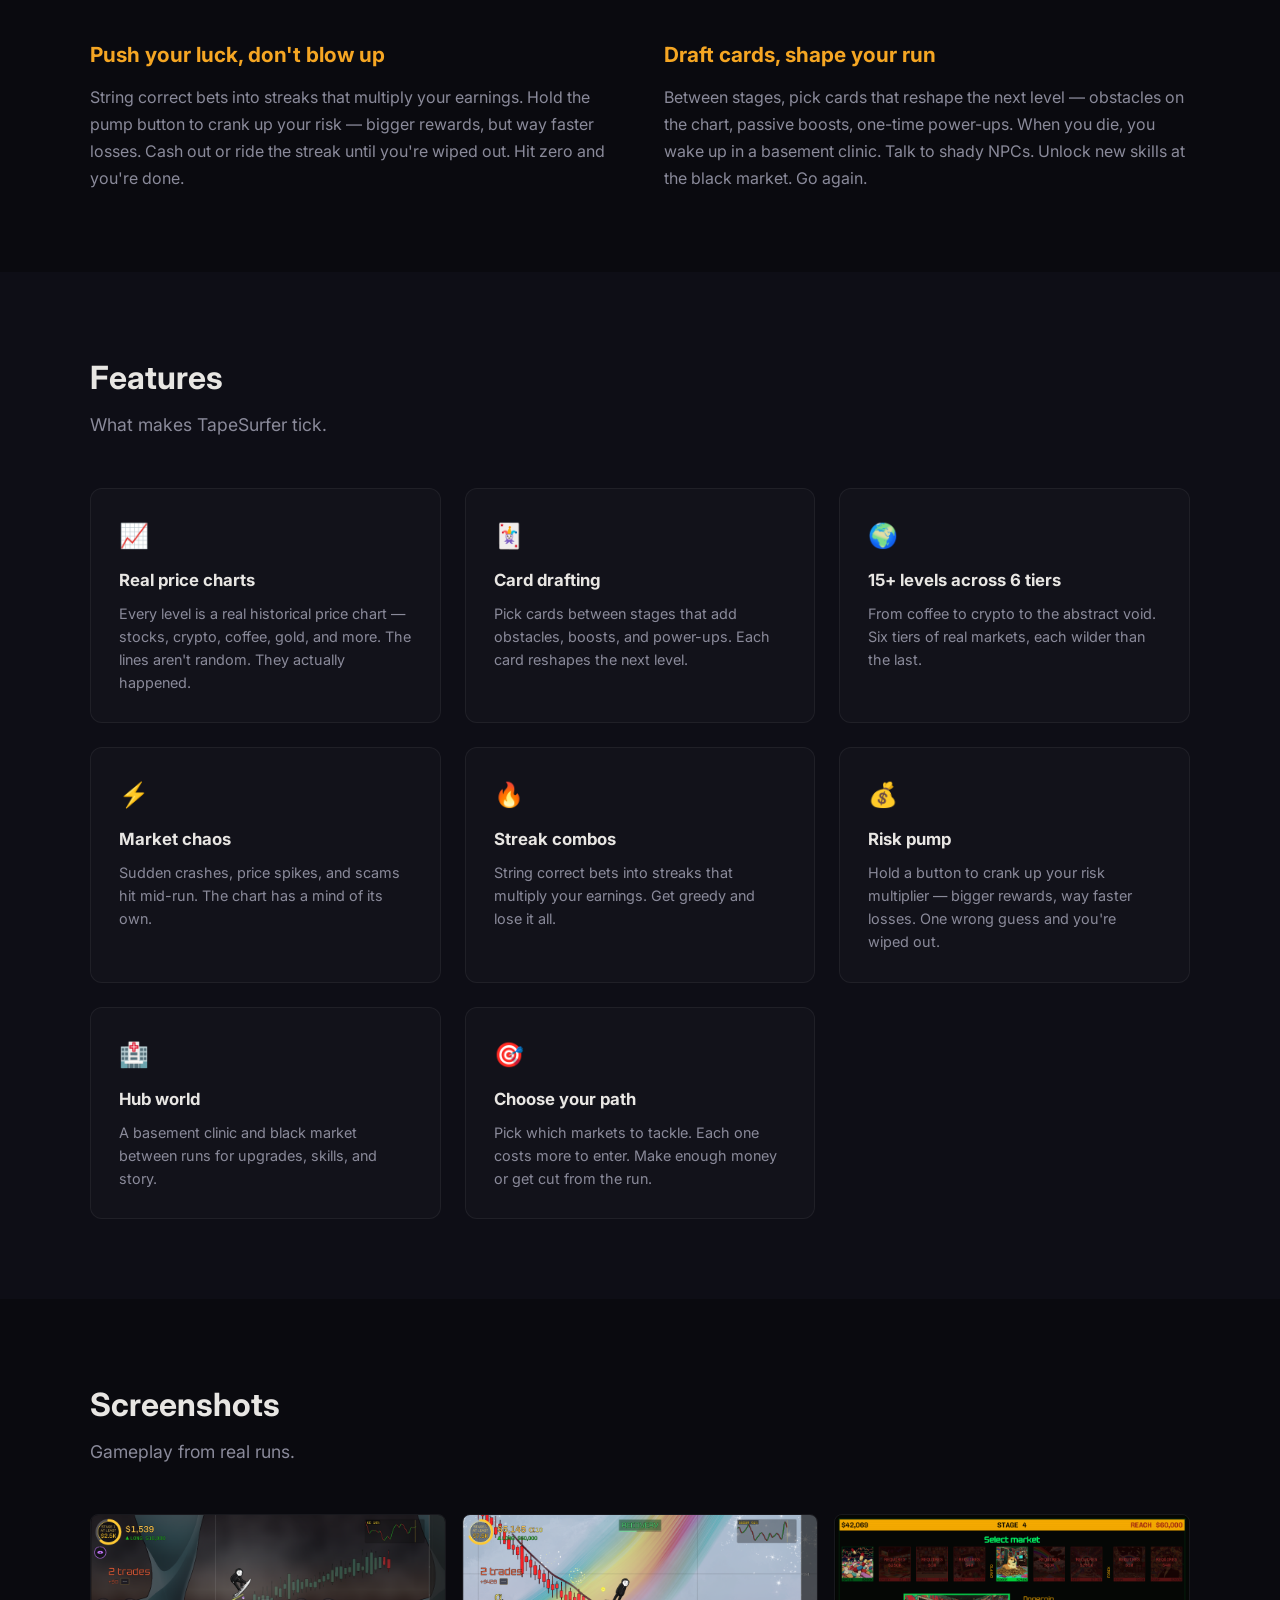
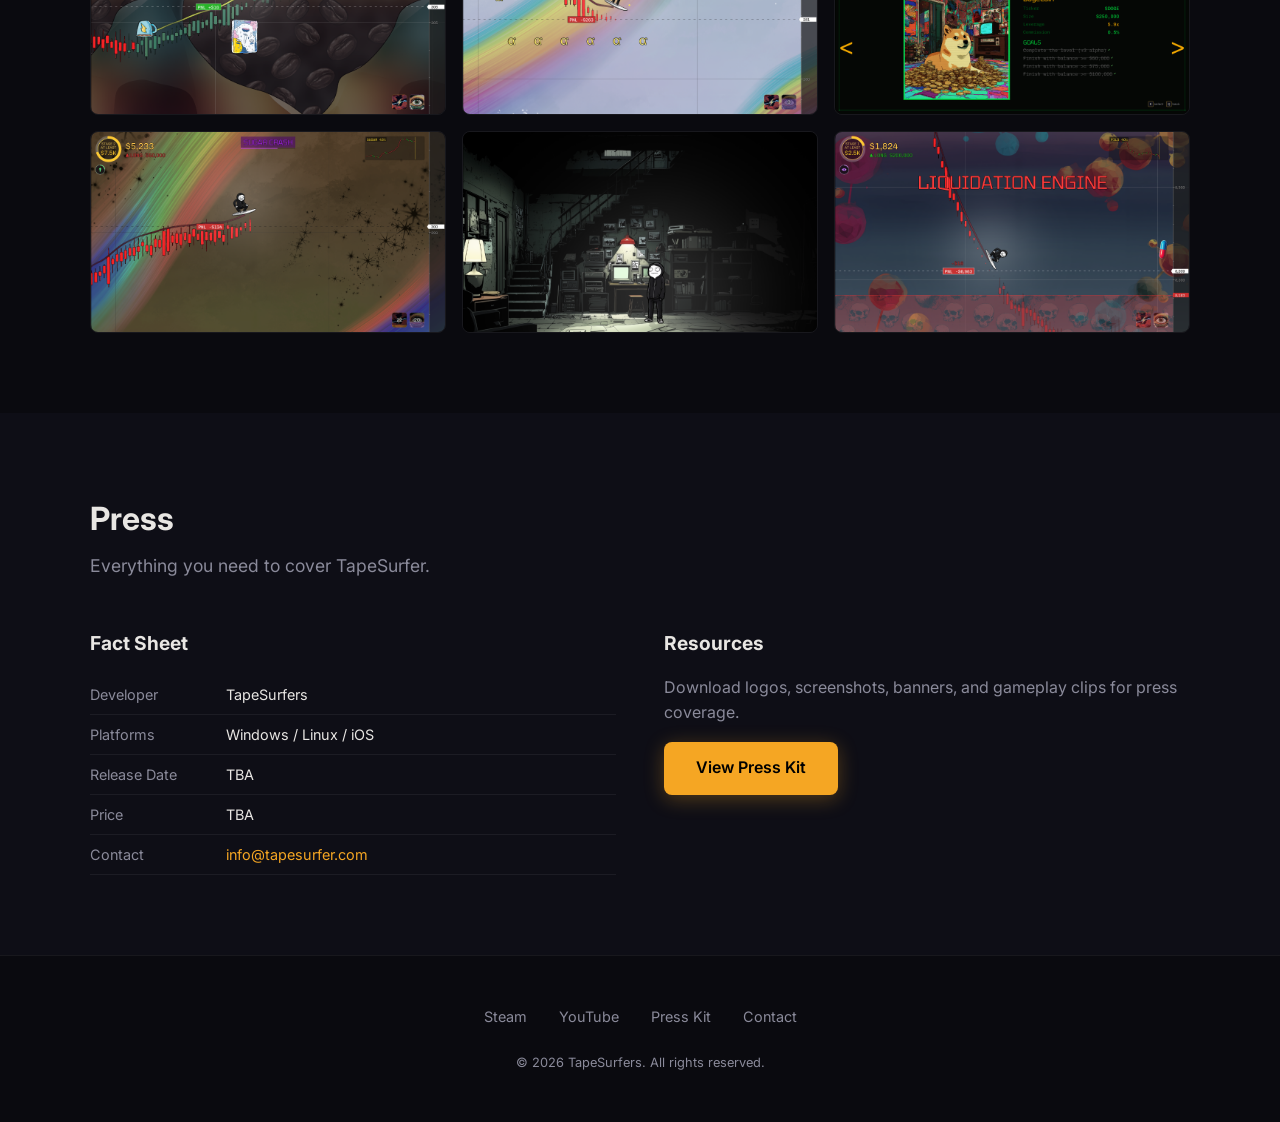
==== commit c46d30bf: "Update index.html" ====
--- a/index.html
+++ b/index.html
@@ -4,14 +4,14 @@
   <meta charset="UTF-8">
   <meta name="viewport" content="width=device-width, initial-scale=1.0">
   <title>TapeSurfer - A Trading Fantasy</title>
-  <meta name="description" content="A side-scrolling roguelite where you ride real stock charts. Jump above or below the price line, bet on which way it moves, and try to survive markets that actually happened.">
-  <meta property="og:title" content="TapeSurfer">
-  <meta property="og:description" content="A side-scrolling roguelite where you ride real stock charts. Jump above or below the price line, bet on which way it moves, and try to survive markets that actually happened.">
+  <meta name="description" content="The stock market roguelite. Surf real price charts &mdash; jump above or below the price line to bet on which way it moves, and try to survive markets that actually happened.">
+  <meta property="og:title" content="TapeSurfer - The Stock Market Roguelite">
+  <meta property="og:description" content="The stock market roguelite. Surf real price charts &mdash; jump above or below the price line to bet on which way it moves, and try to survive markets that actually happened.">
   <meta property="og:image" content="assets/banners/capsule-920.png">
   <meta property="og:type" content="website">
   <meta name="twitter:card" content="summary_large_image">
-  <meta name="twitter:title" content="TapeSurfer">
-  <meta name="twitter:description" content="A side-scrolling roguelite where you ride real stock charts.">
+  <meta name="twitter:title" content="TapeSurfer - The Stock Market Roguelite">
+  <meta name="twitter:description" content="The stock market roguelite. Surf real price charts and try to survive markets that actually happened.">
   <meta name="twitter:image" content="assets/banners/capsule-920.png">
   <link rel="icon" type="image/png" href="assets/icon-1024.png">
   <link rel="preconnect" href="https://fonts.googleapis.com">
@@ -39,7 +39,7 @@
   <section class="hero">
     <div class="hero-bg"></div>
     <img src="assets/banners/logo-1280.png" alt="TapeSurfer" class="hero-logo">
-    <p class="hero-tagline">A side-scrolling roguelite where you ride real stock charts. Jump above or below the price line, bet on which way it moves, and try to survive markets that actually happened.</p>
+    <p class="hero-tagline">The stock market roguelite. Surf real price charts &mdash; jump above or below the price line to bet on which way it moves, and try to survive markets that actually happened.</p>
     <div class="hero-buttons">
       <a href="https://store.steampowered.com/app/4503180/TapeSurfer/" class="btn btn-primary" target="_blank" rel="noopener">
         Wishlist on Steam
@@ -66,23 +66,23 @@
   <section id="about">
     <div class="container">
       <h2 class="section-title">About the Game</h2>
-      <p class="section-subtitle">You ride real stock charts. The charts ride you back.</p>
+      <p class="section-subtitle">Surf the chart. Don't go broke.</p>
       <div class="about-grid">
         <div class="about-block">
-          <h3>You ride the chart</h3>
-          <p>A price line scrolls across the screen. You're on it. Jump above to bet the price goes up. Drop below to bet it goes down. Read it right and your money grows. Read it wrong and it drains fast.</p>
+          <h3>You surf the price line</h3>
+          <p>A price line scrolls across the screen. You're on it. Jump above to bet the price goes up. Drop below to bet it goes down. Guess right and your money grows. Guess wrong and it drains fast. That's the whole game &mdash; read the line, pick your side, hang on.</p>
         </div>
         <div class="about-block">
-          <h3>Every level is a real market</h3>
-          <p>Coffee futures. Bitcoin. Gold. Historic crashes. Every level uses actual historical price data &mdash; commodities, crypto, stocks, forex, and bonds. The charts you're riding actually happened.</p>
+          <h3>Every level actually happened</h3>
+          <p>Coffee. Bitcoin. Gold. The dot-com crash. Every level is built from a real price chart &mdash; stocks, crypto, commodities, currencies, and more. Six tiers, each wilder than the last. The lines you're riding aren't random. They're history.</p>
         </div>
         <div class="about-block">
-          <h3>Chain combos, don't go broke</h3>
-          <p>String correct calls together to build streaks that multiply your gains. Get greedy and push too hard, and you'll start bleeding money by the second. Hit zero and you're out.</p>
+          <h3>Push your luck, don't blow up</h3>
+          <p>String correct bets into streaks that multiply your earnings. Hold the pump button to crank up your risk &mdash; bigger rewards, but way faster losses. Cash out or ride the streak until you're wiped out. Hit zero and you're done.</p>
         </div>
         <div class="about-block">
           <h3>Draft cards, shape your run</h3>
-          <p>Between stages, pick from a hand of cards that add hazards, boosts, and power-ups to the next level. When you die, you wake up in a basement clinic, talk to shady NPCs, unlock new skills, and go again.</p>
+          <p>Between stages, pick cards that reshape the next level &mdash; obstacles on the chart, passive boosts, one-time power-ups. When you die, you wake up in a basement clinic. Talk to shady NPCs. Unlock new skills at the black market. Go again.</p>
         </div>
       </div>
     </div>
@@ -96,28 +96,38 @@
       <div class="features-grid">
         <div class="feature-card">
           <span class="feature-icon">&#x1F4C8;</span>
-          <h3>Real stock charts</h3>
-          <p>Every level is a real historical price chart &mdash; commodities, crypto, stocks, forex, and bonds. You're riding markets that actually happened.</p>
+          <h3>Real price charts</h3>
+          <p>Every level is a real historical price chart &mdash; stocks, crypto, coffee, gold, and more. The lines aren't random. They actually happened.</p>
         </div>
         <div class="feature-card">
           <span class="feature-icon">&#x1F0CF;</span>
           <h3>Card drafting</h3>
-          <p>Pick cards between stages that add hazards, boosts, and power-ups. Each card reshapes the next level.</p>
+          <p>Pick cards between stages that add obstacles, boosts, and power-ups. Each card reshapes the next level.</p>
         </div>
         <div class="feature-card">
           <span class="feature-icon">&#x1F30D;</span>
           <h3>15+ levels across 6 tiers</h3>
-          <p>From coffee futures to abstract void. Six tiers of real markets, each wilder than the last.</p>
+          <p>From coffee to crypto to the abstract void. Six tiers of real markets, each wilder than the last.</p>
         </div>
         <div class="feature-card">
           <span class="feature-icon">&#x26A1;</span>
-          <h3>Market events</h3>
-          <p>Flash crashes, whale dumps, squeezes, and rug pulls shake up the chart mid-run. The market fights back.</p>
+          <h3>Market chaos</h3>
+          <p>Sudden crashes, price spikes, and scams hit mid-run. The chart has a mind of its own.</p>
         </div>
         <div class="feature-card">
           <span class="feature-icon">&#x1F525;</span>
           <h3>Streak combos</h3>
-          <p>Chain correct calls for multiplied rewards. Get greedy, overextend, and watch your money drain by the second.</p>
+          <p>String correct bets into streaks that multiply your earnings. Get greedy and lose it all.</p>
+        </div>
+        <div class="feature-card">
+          <span class="feature-icon">&#x1F4B0;</span>
+          <h3>Risk pump</h3>
+          <p>Hold a button to crank up your risk multiplier &mdash; bigger rewards, way faster losses. One wrong guess and you're wiped out.</p>
+        </div>
+        <div class="feature-card">
+          <span class="feature-icon">&#x1F3E5;</span>
+          <h3>Hub world</h3>
+          <p>A basement clinic and black market between runs for upgrades, skills, and story.</p>
         </div>
         <div class="feature-card">
           <span class="feature-icon">&#x1F3AF;</span>
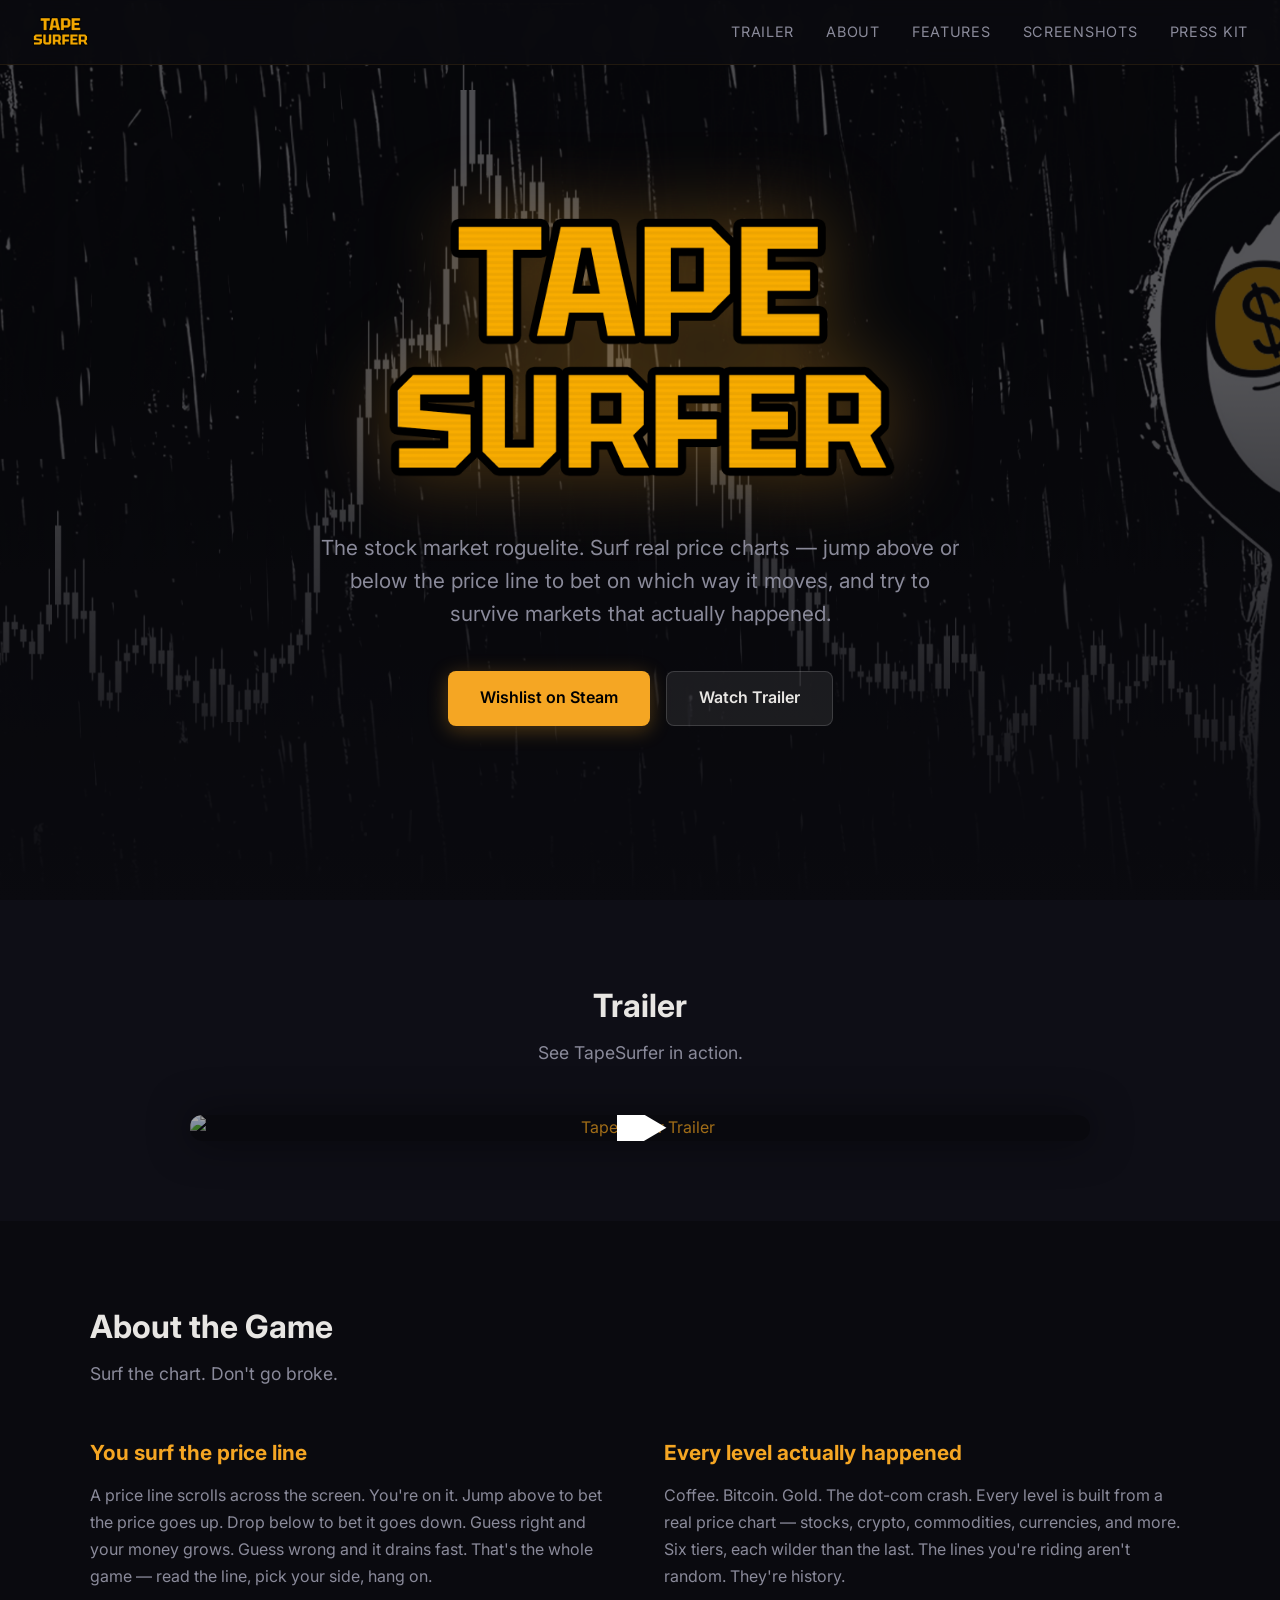
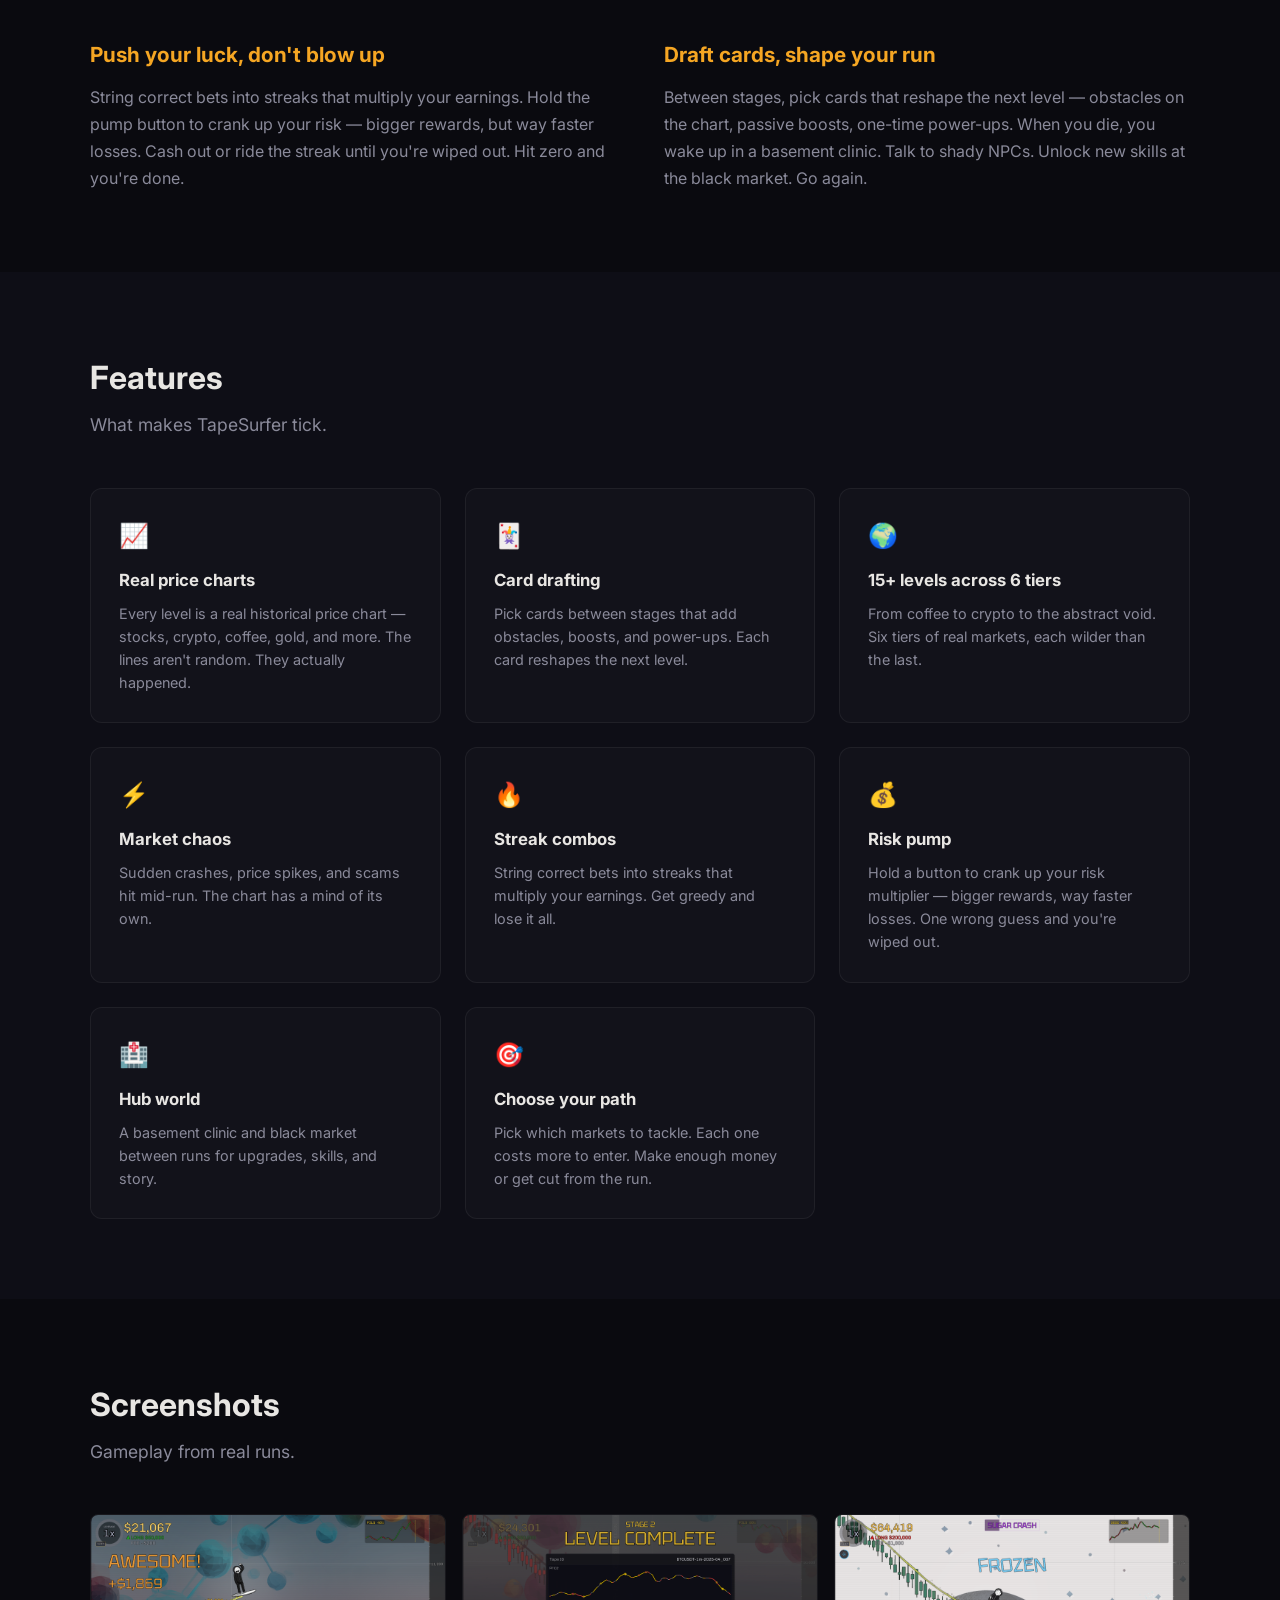
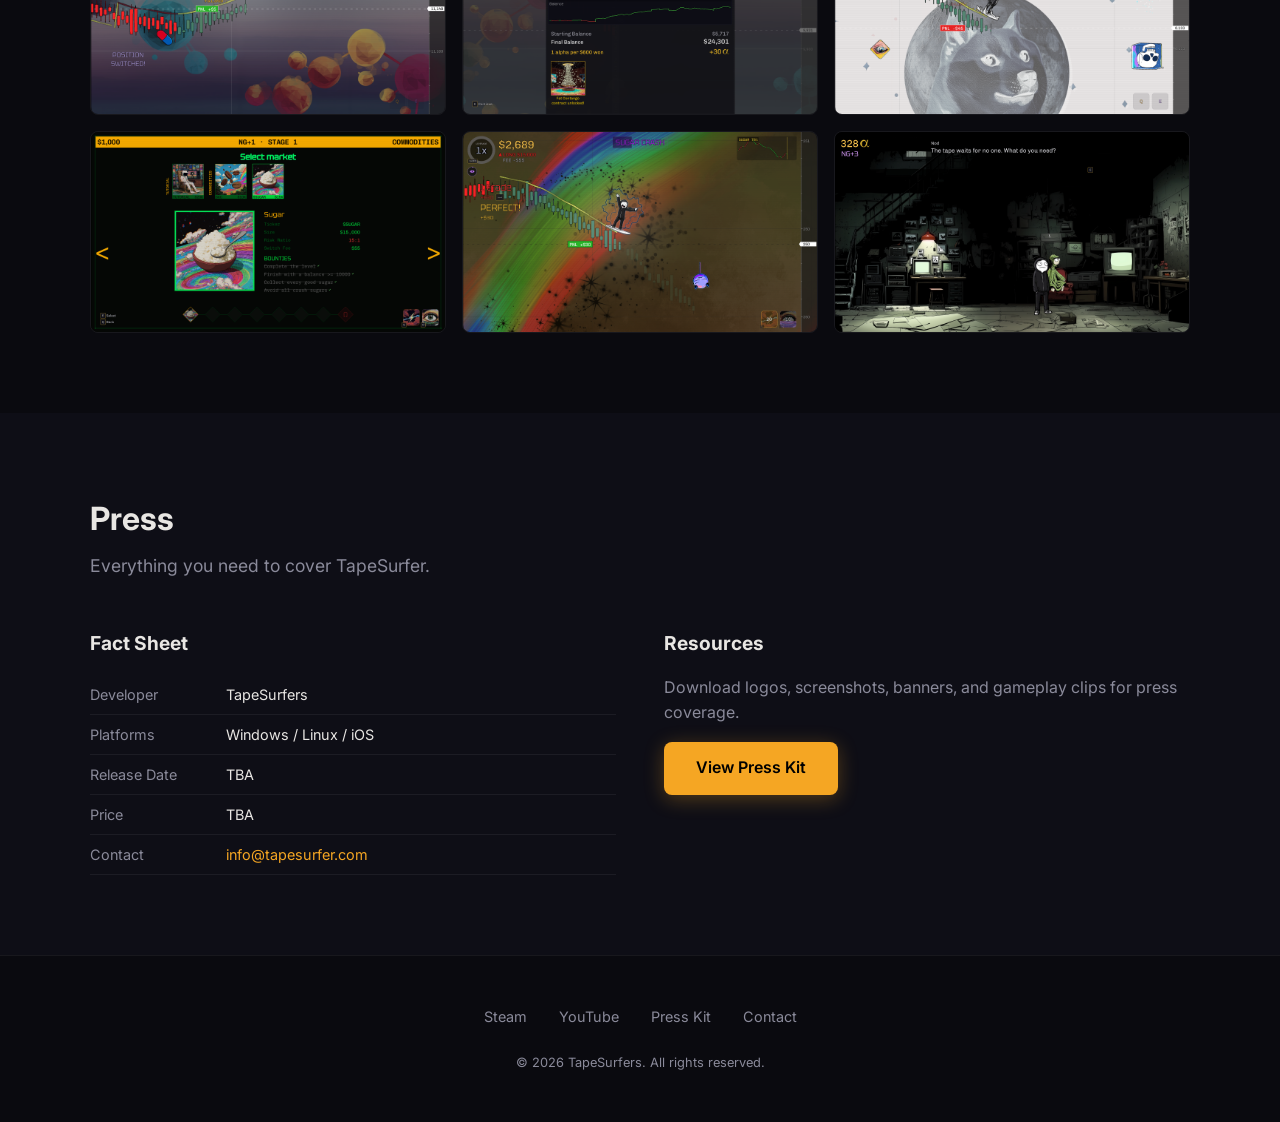
==== commit ee00feb0: "Update index.html" ====
--- a/index.html
+++ b/index.html
@@ -56,7 +56,7 @@
       <h2 class="section-title">Trailer</h2>
       <p class="section-subtitle">See TapeSurfer in action.</p>
       <a href="https://www.youtube.com/watch?v=7OALyud1-nM" class="trailer-link" target="_blank" rel="noopener">
-        <img src="https://img.youtube.com/vi/7OALyud1-nM/maxresdefault.jpg" alt="TapeSurfer Trailer" loading="lazy">
+        <img src="https://img.youtube.com/vi/3REms6fdVxI/maxresdefault.jpg" alt="TapeSurfer Trailer" loading="lazy">
         <div class="trailer-play">&#9654;</div>
       </a>
     </div>
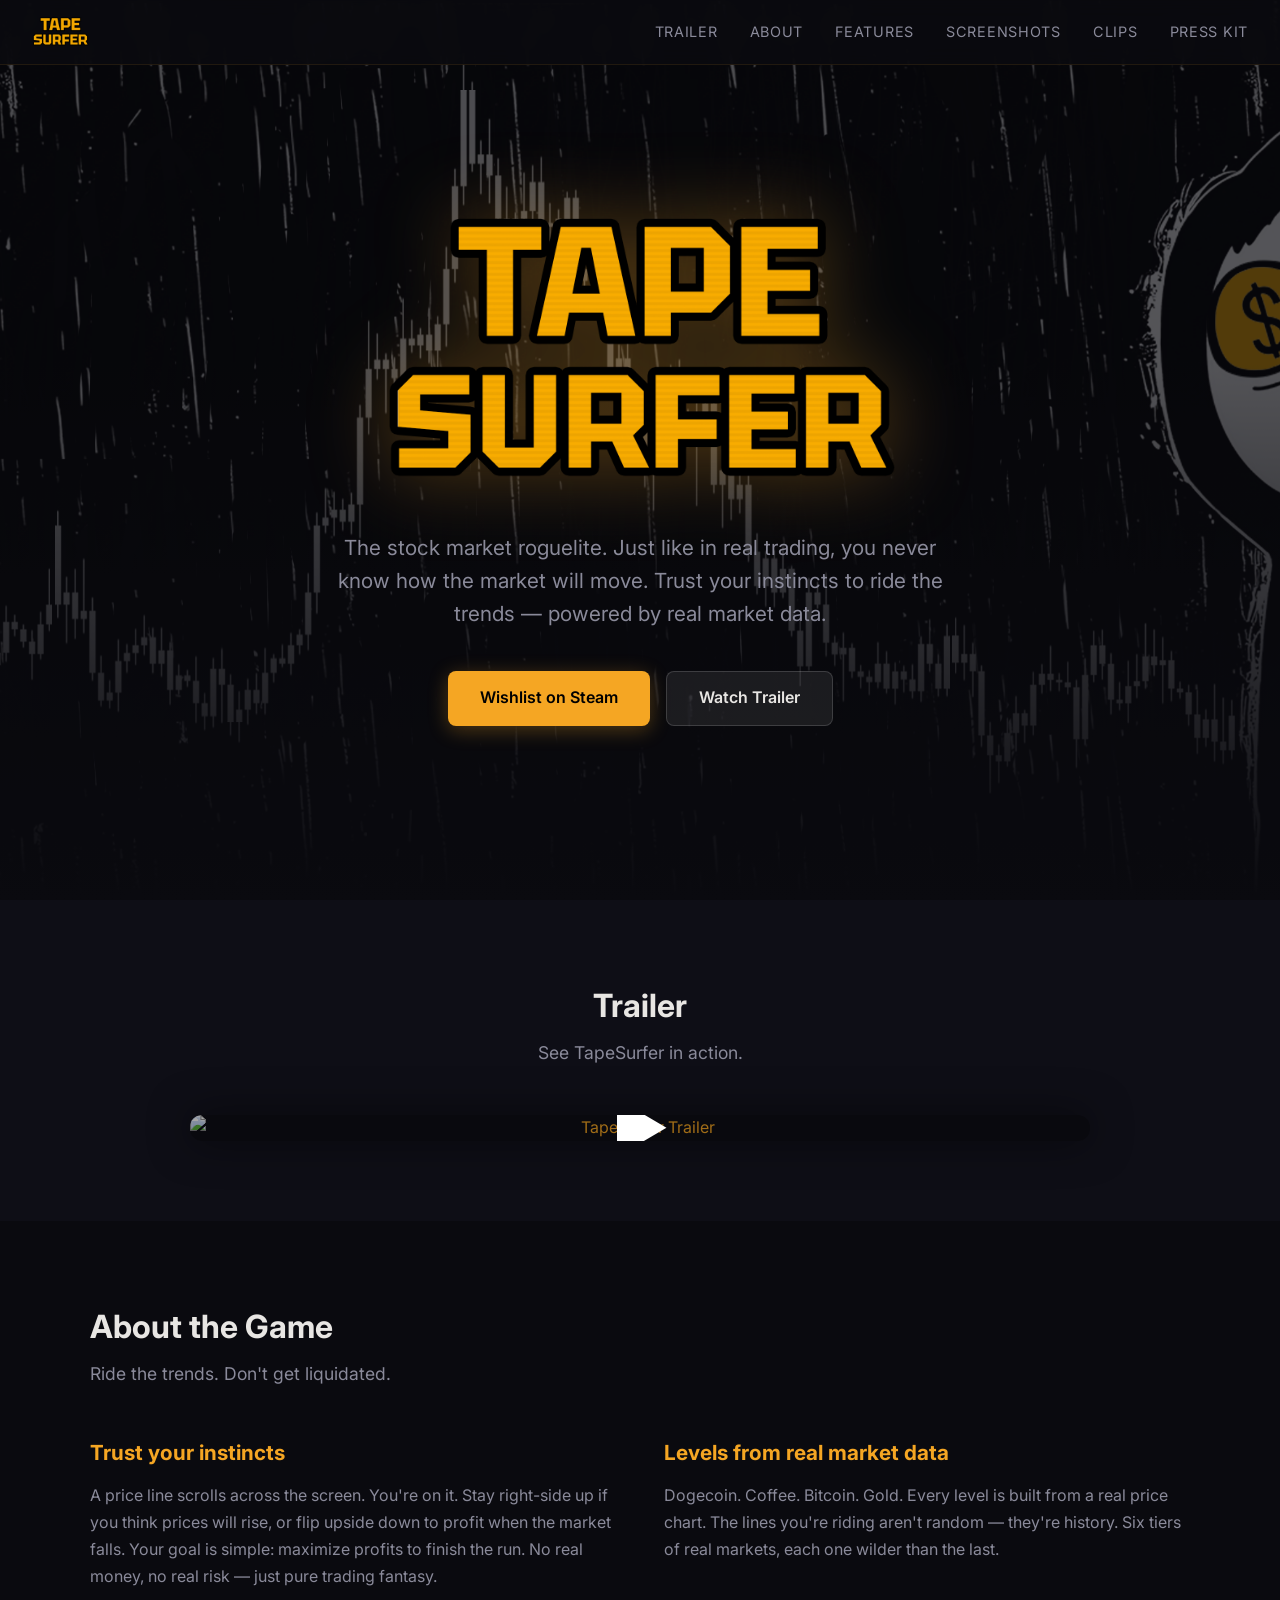
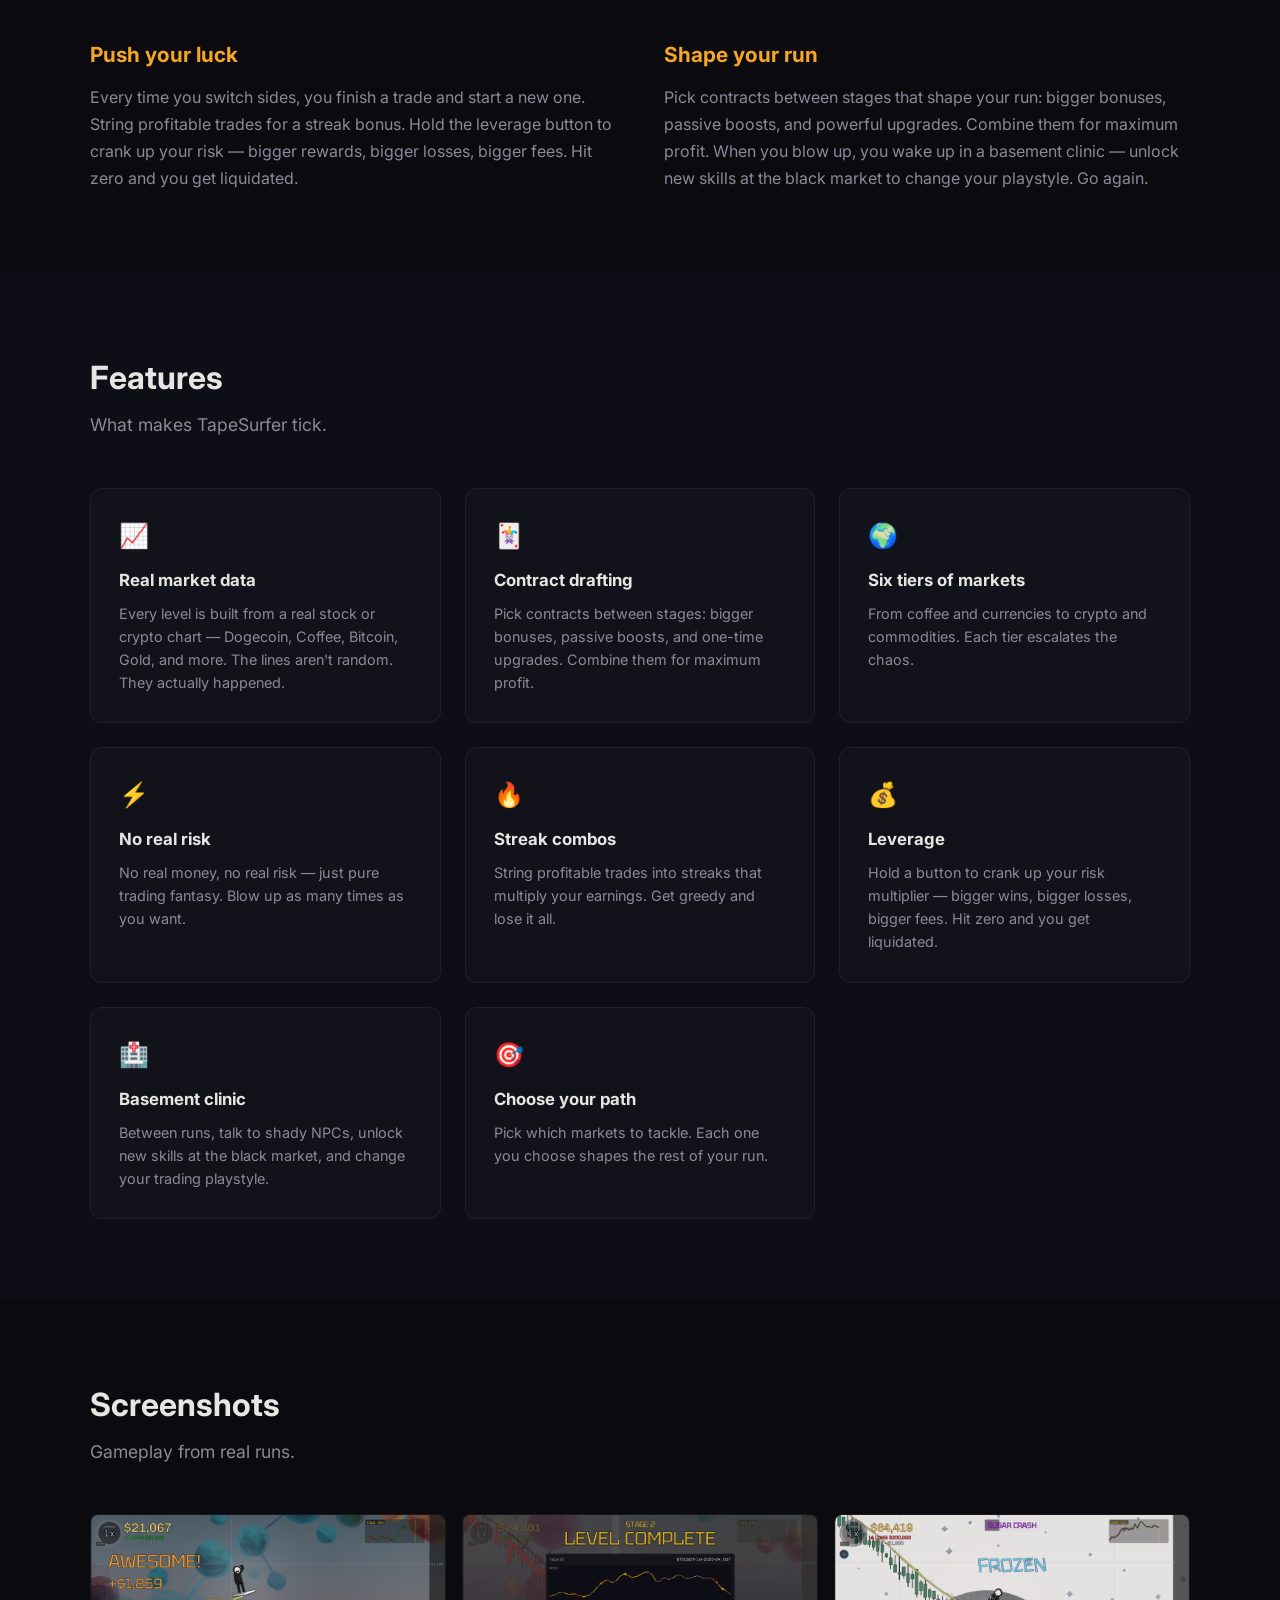
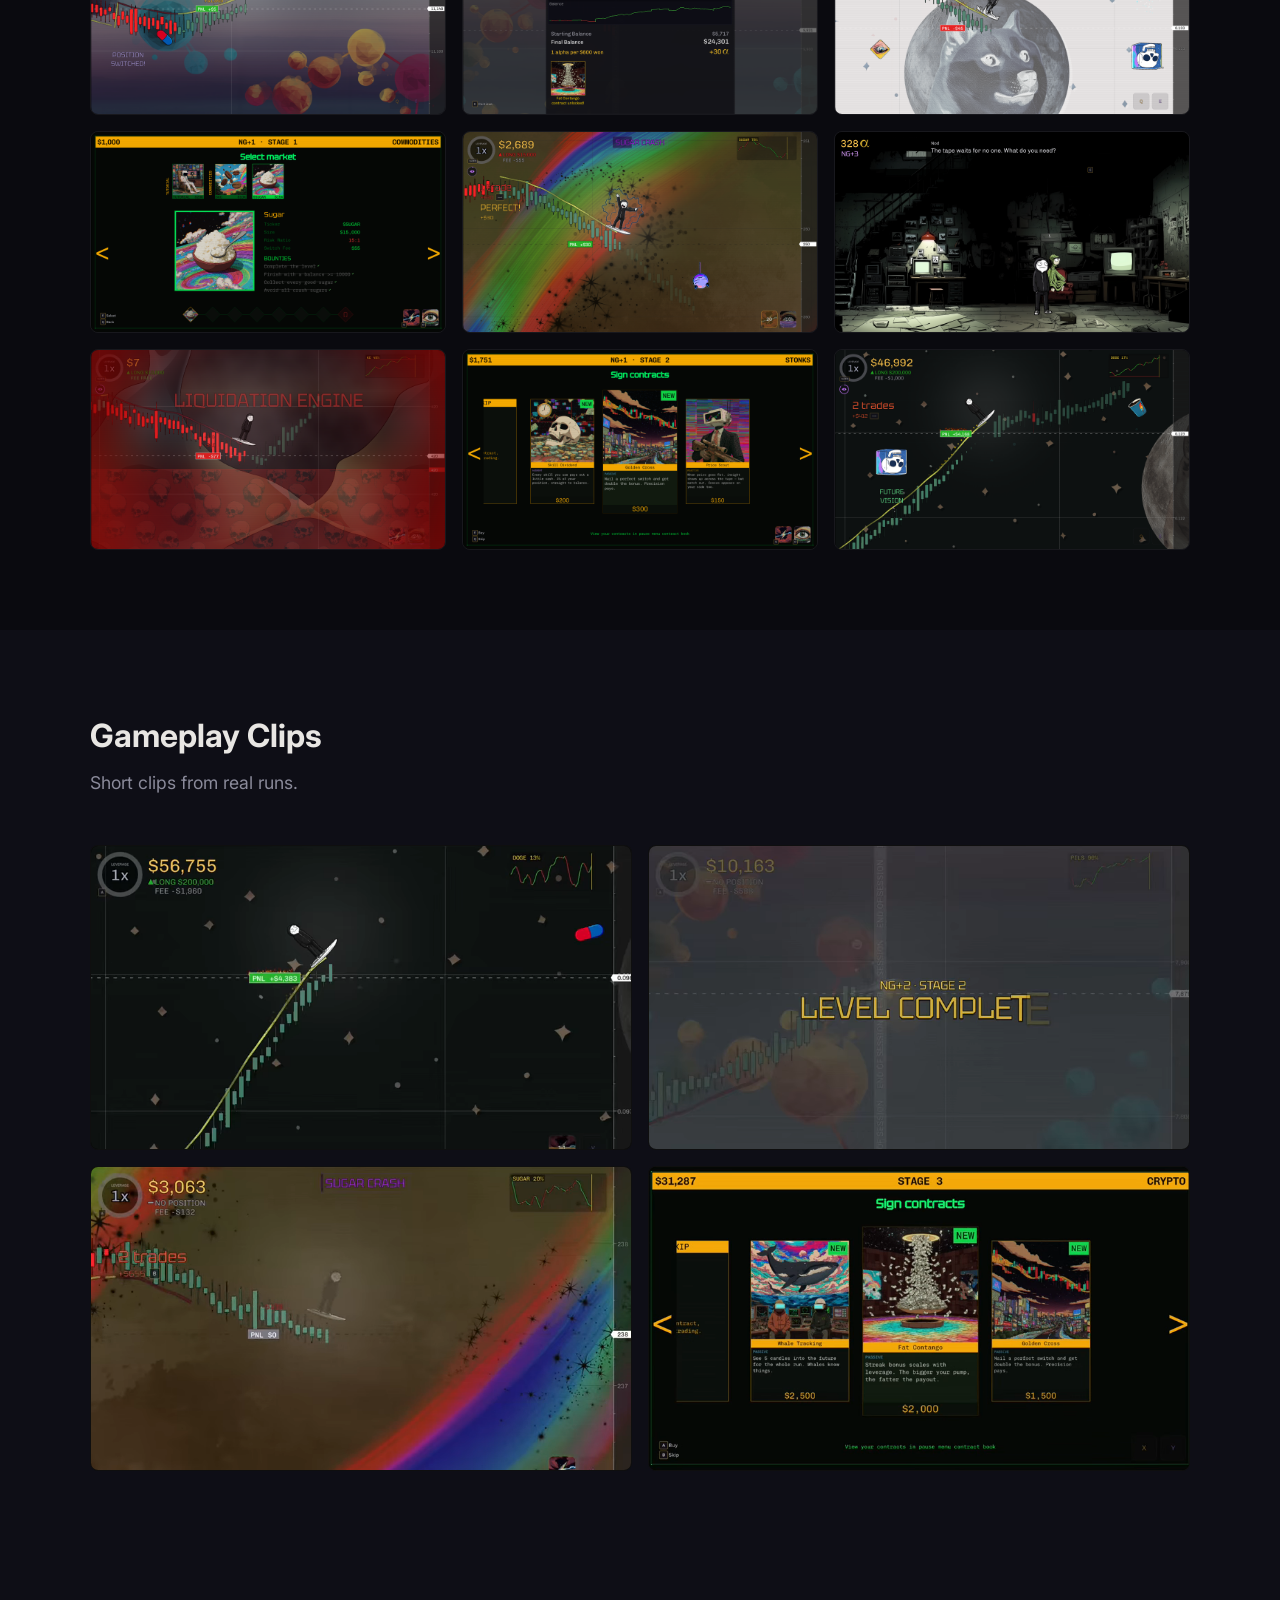
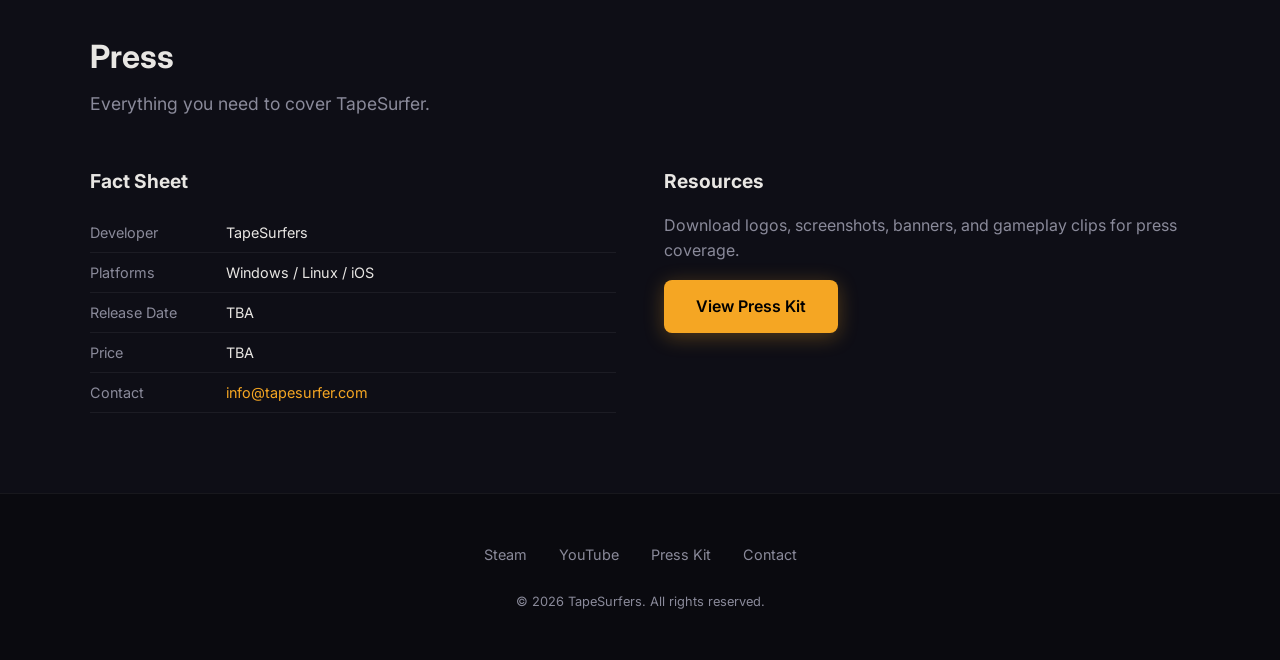
==== commit 3708238a: "Update index.html" ====
--- a/index.html
+++ b/index.html
@@ -3,15 +3,15 @@
 <head>
   <meta charset="UTF-8">
   <meta name="viewport" content="width=device-width, initial-scale=1.0">
-  <title>TapeSurfer - A Trading Fantasy</title>
-  <meta name="description" content="The stock market roguelite. Surf real price charts &mdash; jump above or below the price line to bet on which way it moves, and try to survive markets that actually happened.">
+  <title>TapeSurfer - The Stock Market Roguelite</title>
+  <meta name="description" content="The stock market roguelite. Just like in real trading, you never know how the market will move. Trust your instincts to ride the trends, and dive into a fast-paced roguelite powered by real market data.">
   <meta property="og:title" content="TapeSurfer - The Stock Market Roguelite">
-  <meta property="og:description" content="The stock market roguelite. Surf real price charts &mdash; jump above or below the price line to bet on which way it moves, and try to survive markets that actually happened.">
+  <meta property="og:description" content="Just like in real trading, you never know how the market will move. Trust your instincts to ride the trends, and dive into a fast-paced roguelite powered by real market data.">
   <meta property="og:image" content="assets/banners/capsule-920.png">
   <meta property="og:type" content="website">
   <meta name="twitter:card" content="summary_large_image">
   <meta name="twitter:title" content="TapeSurfer - The Stock Market Roguelite">
-  <meta name="twitter:description" content="The stock market roguelite. Surf real price charts and try to survive markets that actually happened.">
+  <meta name="twitter:description" content="Trust your instincts to ride the trends. A fast-paced stock market roguelite powered by real market data.">
   <meta name="twitter:image" content="assets/banners/capsule-920.png">
   <link rel="icon" type="image/png" href="assets/icon-1024.png">
   <link rel="preconnect" href="https://fonts.googleapis.com">
@@ -31,6 +31,7 @@
       <li><a href="#about">About</a></li>
       <li><a href="#features">Features</a></li>
       <li><a href="#screenshots">Screenshots</a></li>
+      <li><a href="#clips">Clips</a></li>
       <li><a href="presskit.html">Press Kit</a></li>
     </ul>
   </nav>
@@ -39,7 +40,7 @@
   <section class="hero">
     <div class="hero-bg"></div>
     <img src="assets/banners/logo-1280.png" alt="TapeSurfer" class="hero-logo">
-    <p class="hero-tagline">The stock market roguelite. Surf real price charts &mdash; jump above or below the price line to bet on which way it moves, and try to survive markets that actually happened.</p>
+    <p class="hero-tagline">The stock market roguelite. Just like in real trading, you never know how the market will move. Trust your instincts to ride the trends &mdash; powered by real market data.</p>
     <div class="hero-buttons">
       <a href="https://store.steampowered.com/app/4503180/TapeSurfer/" class="btn btn-primary" target="_blank" rel="noopener">
         Wishlist on Steam
@@ -66,23 +67,23 @@
   <section id="about">
     <div class="container">
       <h2 class="section-title">About the Game</h2>
-      <p class="section-subtitle">Surf the chart. Don't go broke.</p>
+      <p class="section-subtitle">Ride the trends. Don't get liquidated.</p>
       <div class="about-grid">
         <div class="about-block">
-          <h3>You surf the price line</h3>
-          <p>A price line scrolls across the screen. You're on it. Jump above to bet the price goes up. Drop below to bet it goes down. Guess right and your money grows. Guess wrong and it drains fast. That's the whole game &mdash; read the line, pick your side, hang on.</p>
-        </div>
-        <div class="about-block">
-          <h3>Every level actually happened</h3>
-          <p>Coffee. Bitcoin. Gold. The dot-com crash. Every level is built from a real price chart &mdash; stocks, crypto, commodities, currencies, and more. Six tiers, each wilder than the last. The lines you're riding aren't random. They're history.</p>
-        </div>
-        <div class="about-block">
-          <h3>Push your luck, don't blow up</h3>
-          <p>String correct bets into streaks that multiply your earnings. Hold the pump button to crank up your risk &mdash; bigger rewards, but way faster losses. Cash out or ride the streak until you're wiped out. Hit zero and you're done.</p>
-        </div>
-        <div class="about-block">
-          <h3>Draft cards, shape your run</h3>
-          <p>Between stages, pick cards that reshape the next level &mdash; obstacles on the chart, passive boosts, one-time power-ups. When you die, you wake up in a basement clinic. Talk to shady NPCs. Unlock new skills at the black market. Go again.</p>
+          <h3>Trust your instincts</h3>
+          <p>A price line scrolls across the screen. You're on it. Stay right-side up if you think prices will rise, or flip upside down to profit when the market falls. Your goal is simple: maximize profits to finish the run. No real money, no real risk &mdash; just pure trading fantasy.</p>
+        </div>
+        <div class="about-block">
+          <h3>Levels from real market data</h3>
+          <p>Dogecoin. Coffee. Bitcoin. Gold. Every level is built from a real price chart. The lines you're riding aren't random &mdash; they're history. Six tiers of real markets, each one wilder than the last.</p>
+        </div>
+        <div class="about-block">
+          <h3>Push your luck</h3>
+          <p>Every time you switch sides, you finish a trade and start a new one. String profitable trades for a streak bonus. Hold the leverage button to crank up your risk &mdash; bigger rewards, bigger losses, bigger fees. Hit zero and you get liquidated.</p>
+        </div>
+        <div class="about-block">
+          <h3>Shape your run</h3>
+          <p>Pick contracts between stages that shape your run: bigger bonuses, passive boosts, and powerful upgrades. Combine them for maximum profit. When you blow up, you wake up in a basement clinic &mdash; unlock new skills at the black market to change your playstyle. Go again.</p>
         </div>
       </div>
     </div>
@@ -96,43 +97,43 @@
       <div class="features-grid">
         <div class="feature-card">
           <span class="feature-icon">&#x1F4C8;</span>
-          <h3>Real price charts</h3>
-          <p>Every level is a real historical price chart &mdash; stocks, crypto, coffee, gold, and more. The lines aren't random. They actually happened.</p>
+          <h3>Real market data</h3>
+          <p>Every level is built from a real stock or crypto chart &mdash; Dogecoin, Coffee, Bitcoin, Gold, and more. The lines aren't random. They actually happened.</p>
         </div>
         <div class="feature-card">
           <span class="feature-icon">&#x1F0CF;</span>
-          <h3>Card drafting</h3>
-          <p>Pick cards between stages that add obstacles, boosts, and power-ups. Each card reshapes the next level.</p>
+          <h3>Contract drafting</h3>
+          <p>Pick contracts between stages: bigger bonuses, passive boosts, and one-time upgrades. Combine them for maximum profit.</p>
         </div>
         <div class="feature-card">
           <span class="feature-icon">&#x1F30D;</span>
-          <h3>15+ levels across 6 tiers</h3>
-          <p>From coffee to crypto to the abstract void. Six tiers of real markets, each wilder than the last.</p>
+          <h3>Six tiers of markets</h3>
+          <p>From coffee and currencies to crypto and commodities. Each tier escalates the chaos.</p>
         </div>
         <div class="feature-card">
           <span class="feature-icon">&#x26A1;</span>
-          <h3>Market chaos</h3>
-          <p>Sudden crashes, price spikes, and scams hit mid-run. The chart has a mind of its own.</p>
+          <h3>No real risk</h3>
+          <p>No real money, no real risk &mdash; just pure trading fantasy. Blow up as many times as you want.</p>
         </div>
         <div class="feature-card">
           <span class="feature-icon">&#x1F525;</span>
           <h3>Streak combos</h3>
-          <p>String correct bets into streaks that multiply your earnings. Get greedy and lose it all.</p>
+          <p>String profitable trades into streaks that multiply your earnings. Get greedy and lose it all.</p>
         </div>
         <div class="feature-card">
           <span class="feature-icon">&#x1F4B0;</span>
-          <h3>Risk pump</h3>
-          <p>Hold a button to crank up your risk multiplier &mdash; bigger rewards, way faster losses. One wrong guess and you're wiped out.</p>
+          <h3>Leverage</h3>
+          <p>Hold a button to crank up your risk multiplier &mdash; bigger wins, bigger losses, bigger fees. Hit zero and you get liquidated.</p>
         </div>
         <div class="feature-card">
           <span class="feature-icon">&#x1F3E5;</span>
-          <h3>Hub world</h3>
-          <p>A basement clinic and black market between runs for upgrades, skills, and story.</p>
+          <h3>Basement clinic</h3>
+          <p>Between runs, talk to shady NPCs, unlock new skills at the black market, and change your trading playstyle.</p>
         </div>
         <div class="feature-card">
           <span class="feature-icon">&#x1F3AF;</span>
           <h3>Choose your path</h3>
-          <p>Pick which markets to tackle. Each one costs more to enter. Make enough money or get cut from the run.</p>
+          <p>Pick which markets to tackle. Each one you choose shapes the rest of your run.</p>
         </div>
       </div>
     </div>
@@ -150,6 +151,23 @@
         <a href="assets/screenshots/4.png" target="_blank"><img src="assets/screenshots/4.png" alt="TapeSurfer screenshot 4" loading="lazy"></a>
         <a href="assets/screenshots/5.png" target="_blank"><img src="assets/screenshots/5.png" alt="TapeSurfer screenshot 5" loading="lazy"></a>
         <a href="assets/screenshots/6.png" target="_blank"><img src="assets/screenshots/6.png" alt="TapeSurfer screenshot 6" loading="lazy"></a>
+        <a href="assets/screenshots/7.png" target="_blank"><img src="assets/screenshots/7.png" alt="TapeSurfer screenshot 7" loading="lazy"></a>
+        <a href="assets/screenshots/8.png" target="_blank"><img src="assets/screenshots/8.png" alt="TapeSurfer screenshot 8" loading="lazy"></a>
+        <a href="assets/screenshots/9.png" target="_blank"><img src="assets/screenshots/9.png" alt="TapeSurfer screenshot 9" loading="lazy"></a>
+      </div>
+    </div>
+  </section>
+
+  <!-- clips -->
+  <section id="clips" class="clips">
+    <div class="container">
+      <h2 class="section-title">Gameplay Clips</h2>
+      <p class="section-subtitle">Short clips from real runs.</p>
+      <div class="clips-grid">
+        <video autoplay muted loop playsinline preload="metadata"><source src="assets/videos/clip.1.webm" type="video/webm"></video>
+        <video autoplay muted loop playsinline preload="metadata"><source src="assets/videos/clip.2.webm" type="video/webm"></video>
+        <video autoplay muted loop playsinline preload="metadata"><source src="assets/videos/clip.3.webm" type="video/webm"></video>
+        <video autoplay muted loop playsinline preload="metadata"><source src="assets/videos/clip.4.webm" type="video/webm"></video>
       </div>
     </div>
   </section>
--- a/css/style.css
+++ b/css/style.css
@@ -354,6 +354,27 @@
   object-fit: cover;
 }
 
+/* clips */
+.clips {
+  background: var(--bg-section);
+}
+
+.clips-grid {
+  display: grid;
+  grid-template-columns: repeat(2, 1fr);
+  gap: 1rem;
+}
+
+.clips-grid video {
+  display: block;
+  width: 100%;
+  aspect-ratio: 16/9;
+  object-fit: cover;
+  border-radius: 8px;
+  border: 1px solid rgba(255, 255, 255, 0.06);
+  background: #000;
+}
+
 /* press kit */
 .press {
   background: var(--bg-section);
@@ -521,6 +542,10 @@
     grid-template-columns: 1fr 1fr;
   }
 
+  .clips-grid {
+    grid-template-columns: 1fr;
+  }
+
   .features-grid {
     grid-template-columns: 1fr;
   }
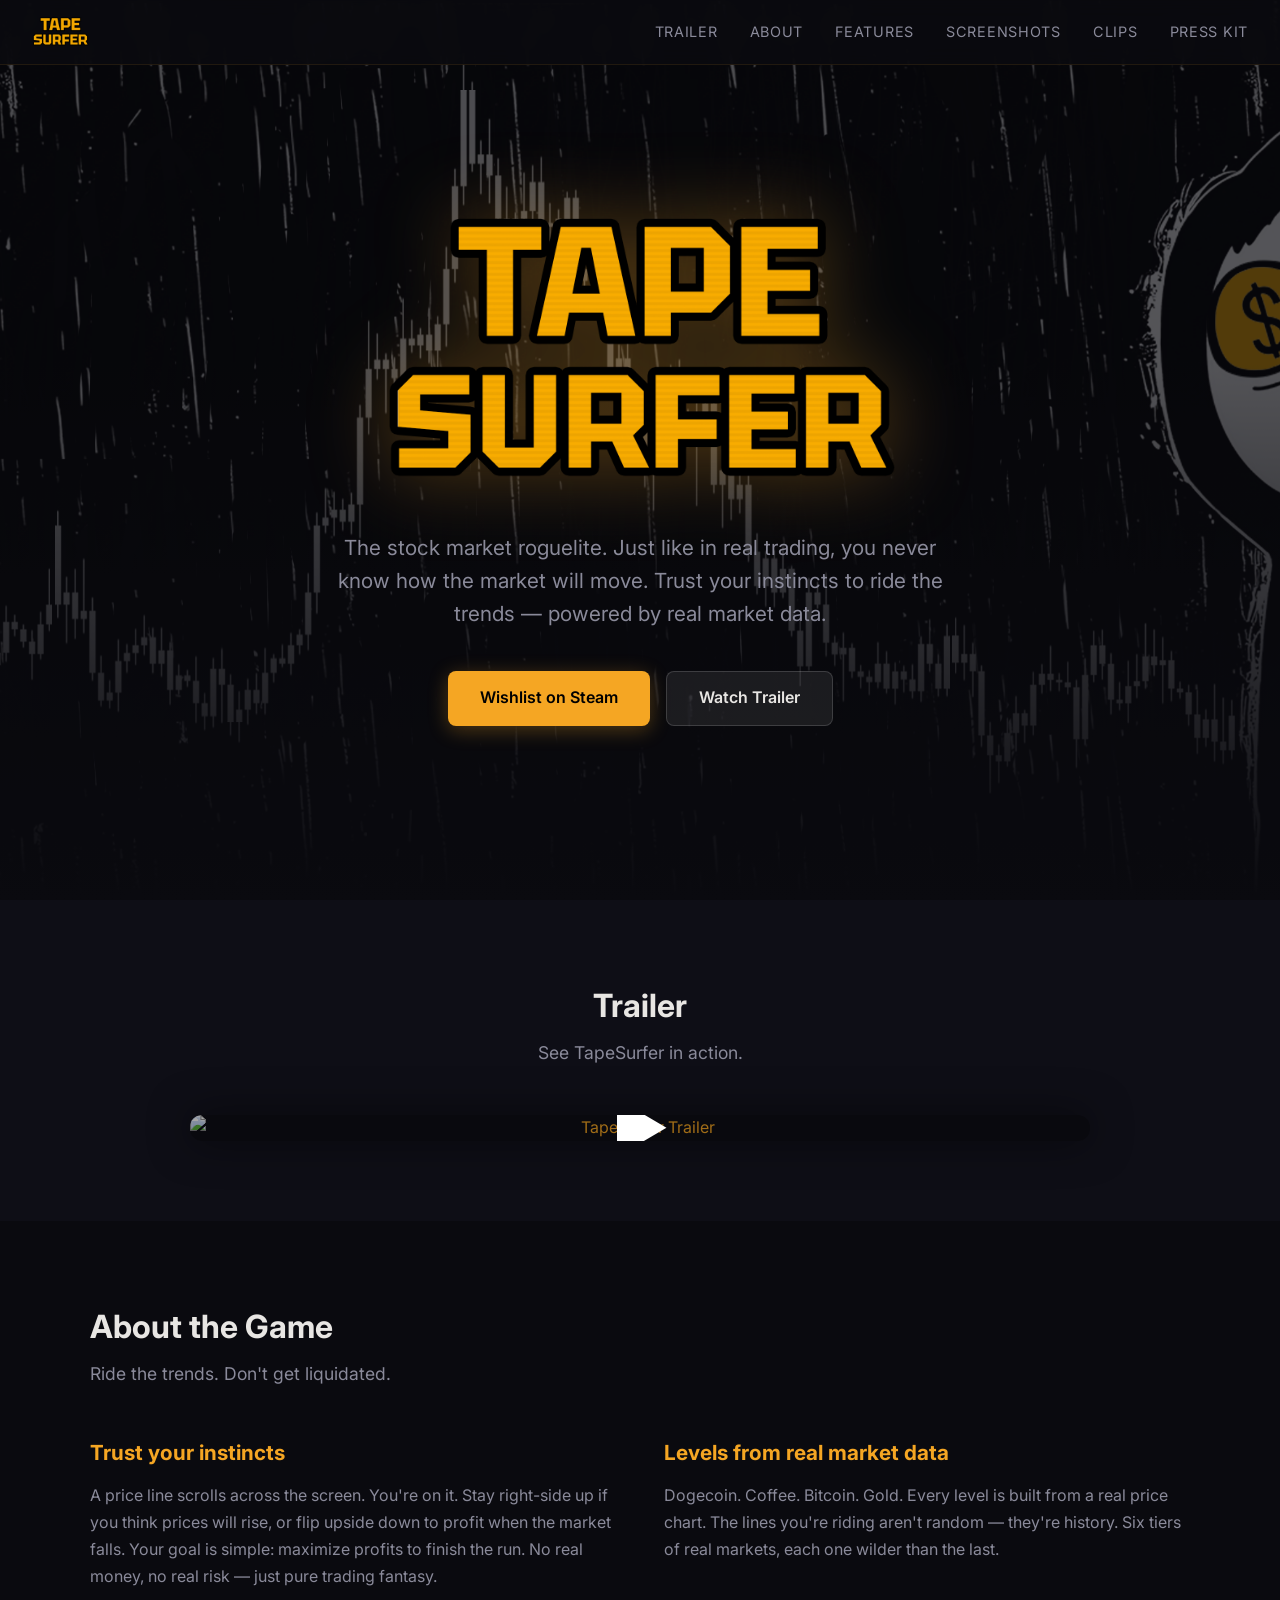
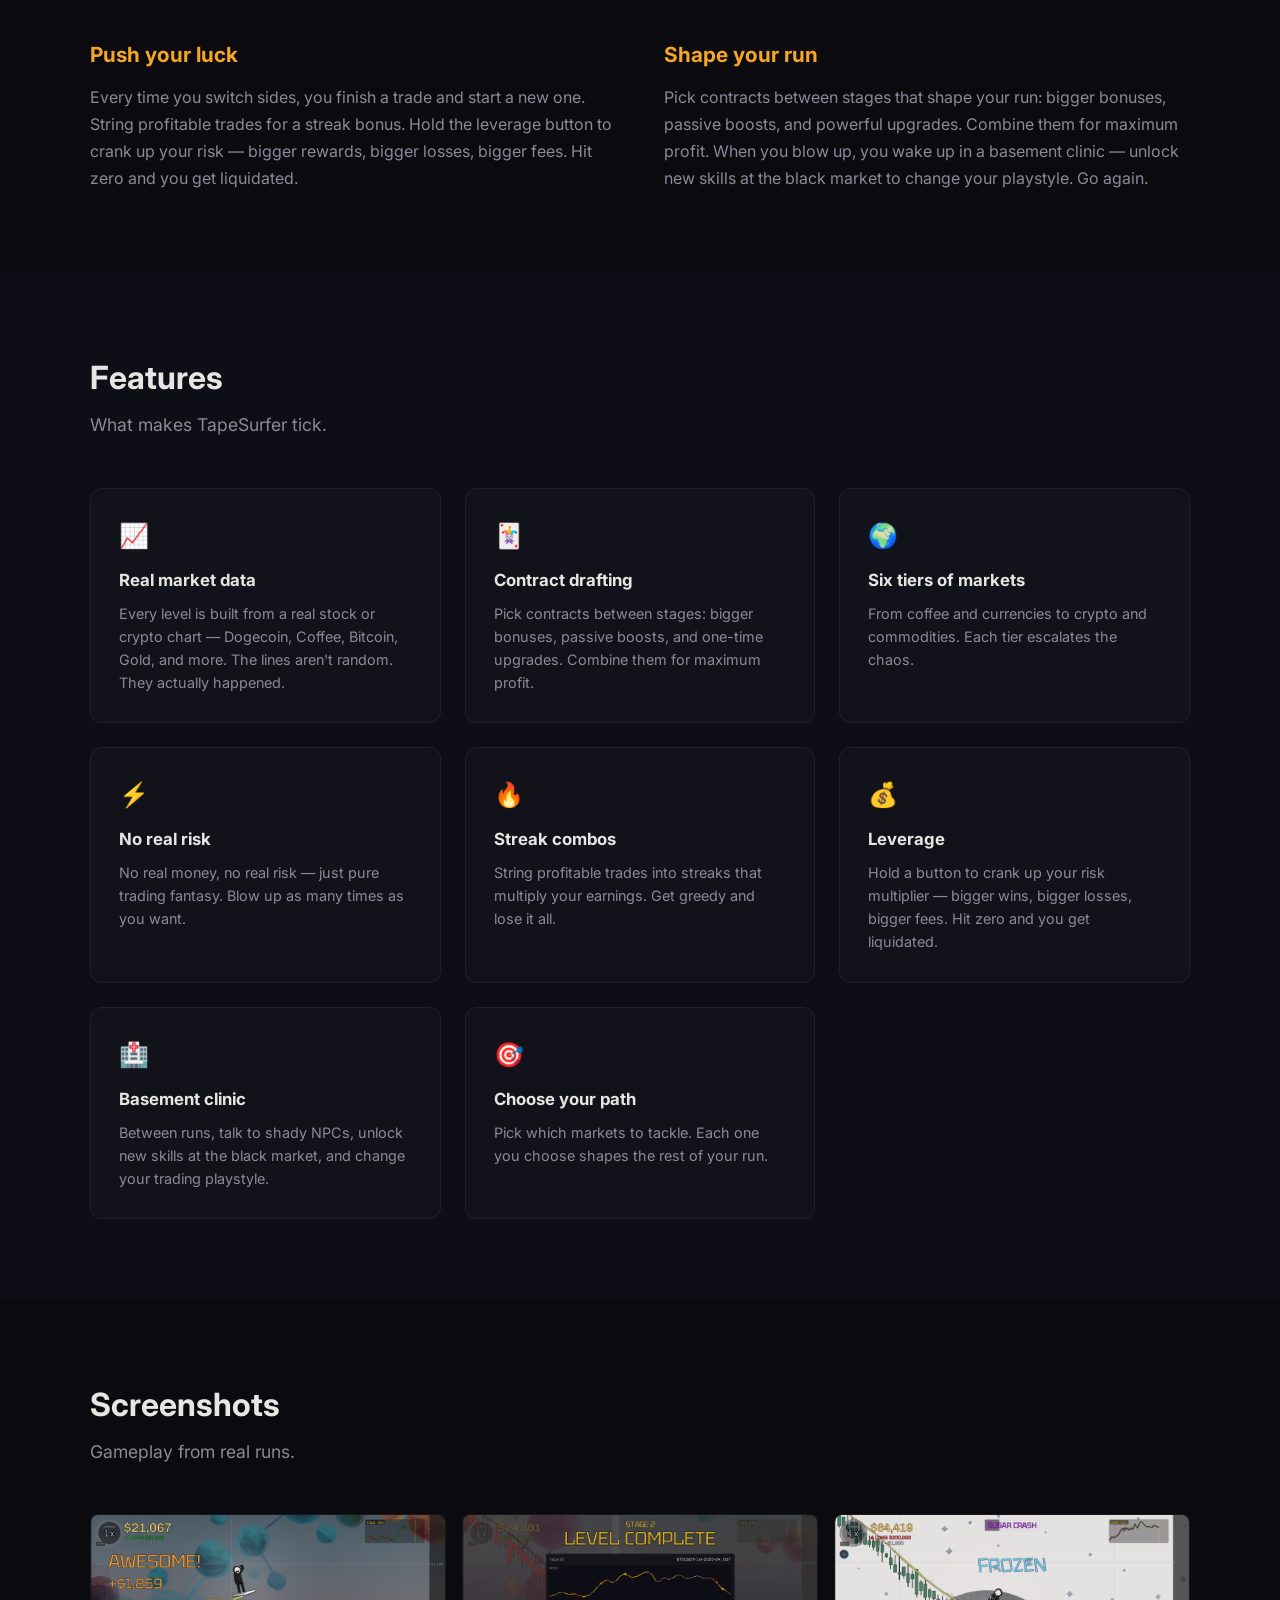
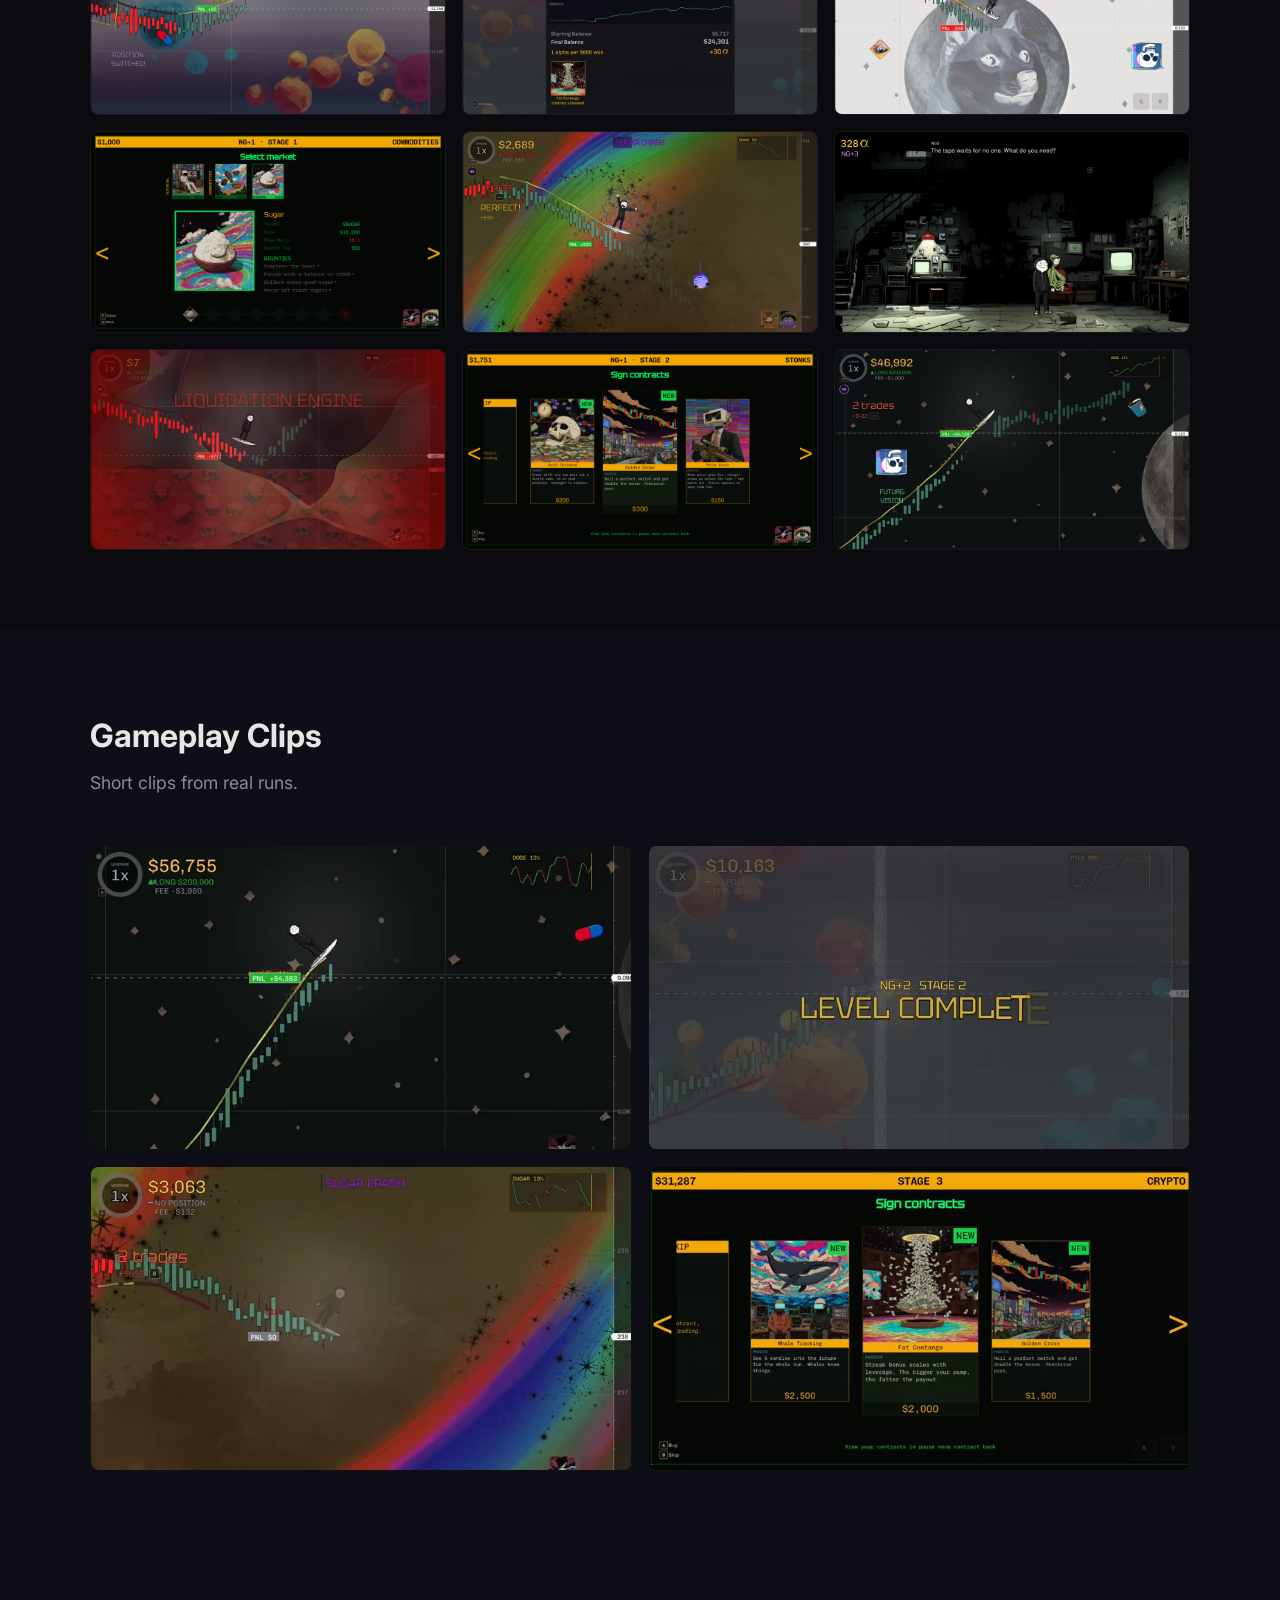
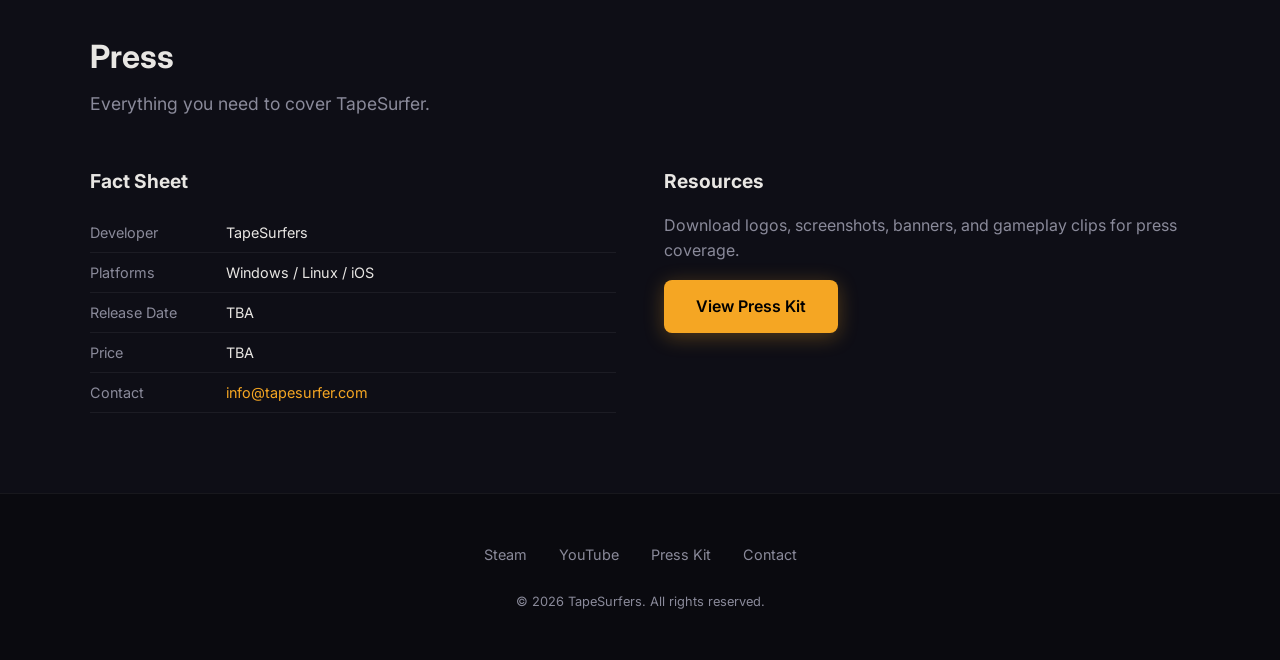
==== commit 81ea7ffd: "Update index.html" ====
--- a/index.html
+++ b/index.html
@@ -57,7 +57,7 @@
       <h2 class="section-title">Trailer</h2>
       <p class="section-subtitle">See TapeSurfer in action.</p>
       <a href="https://www.youtube.com/watch?v=7OALyud1-nM" class="trailer-link" target="_blank" rel="noopener">
-        <img src="https://img.youtube.com/vi/3REms6fdVxI/maxresdefault.jpg" alt="TapeSurfer Trailer" loading="lazy">
+        <img src="https://img.youtube.com/vi/G_QSMXJaAzw/maxresdefault.jpg" alt="TapeSurfer Trailer" loading="lazy">
         <div class="trailer-play">&#9654;</div>
       </a>
     </div>
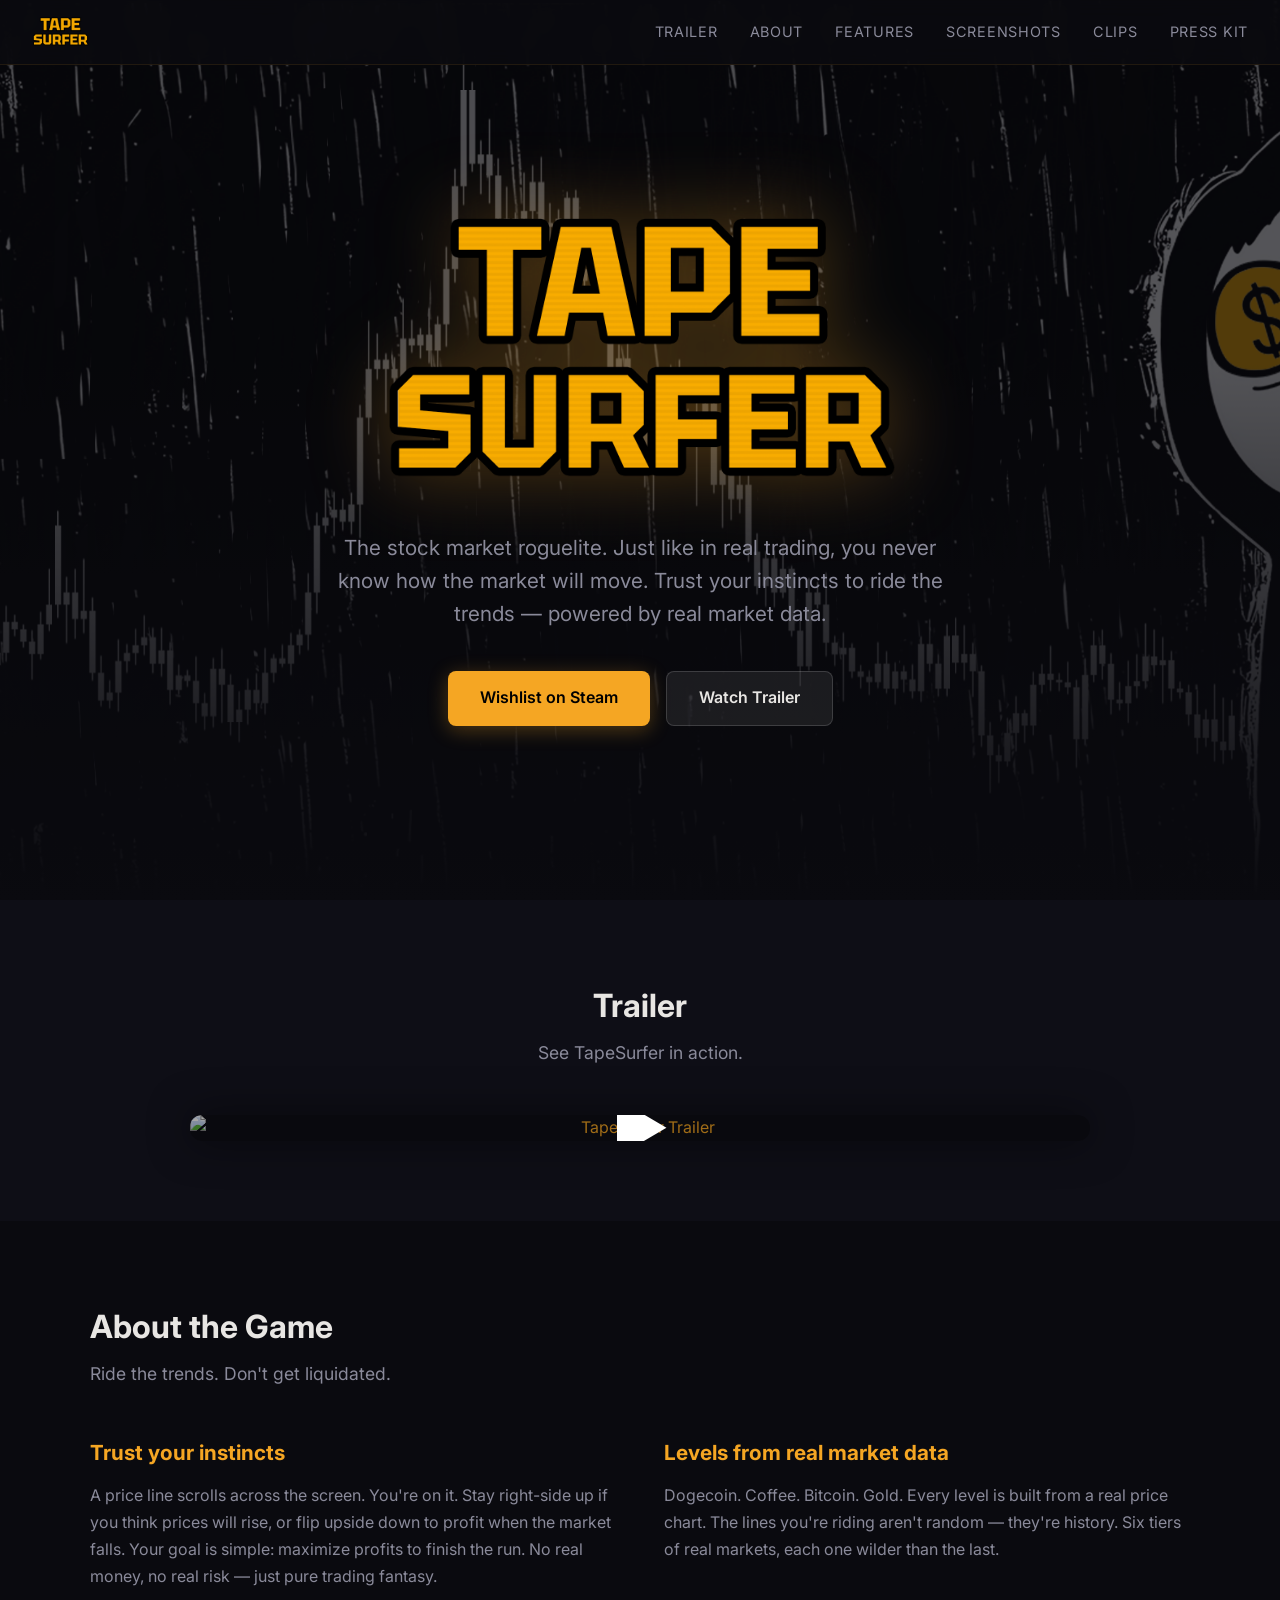
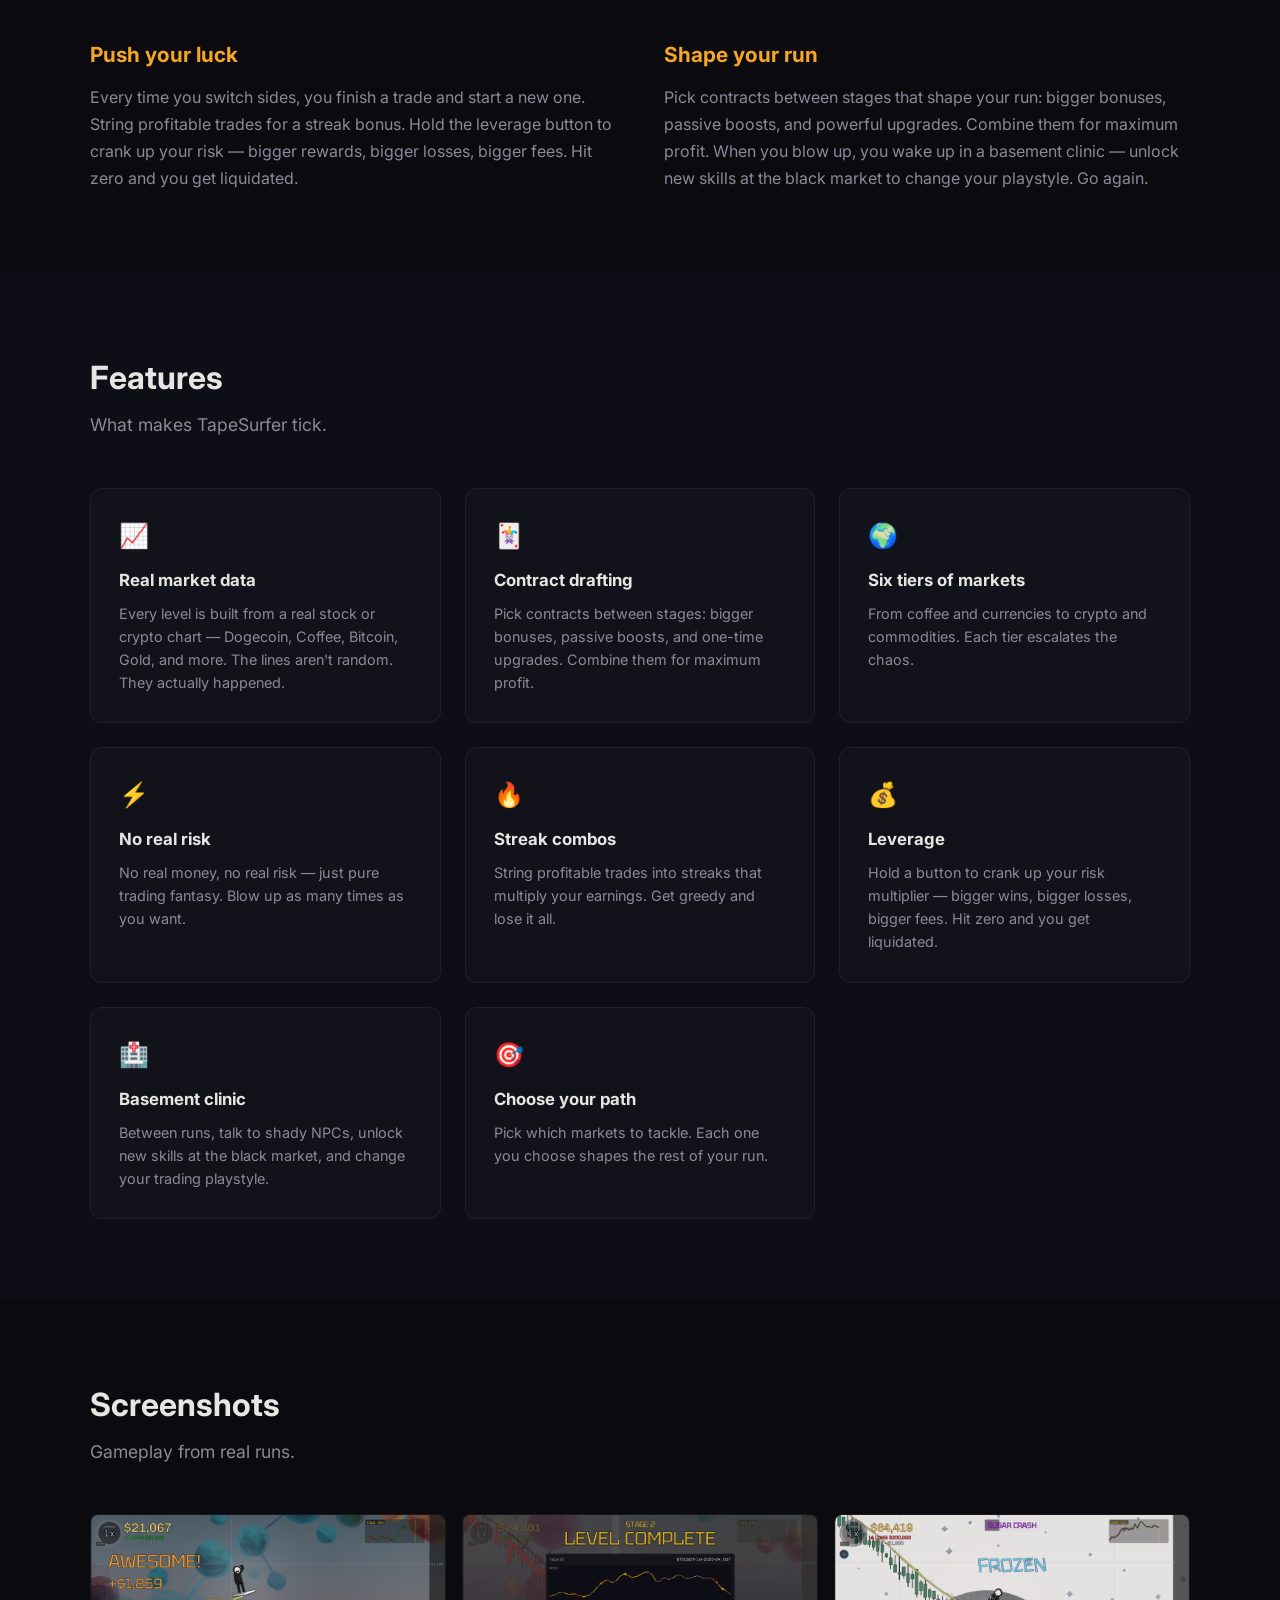
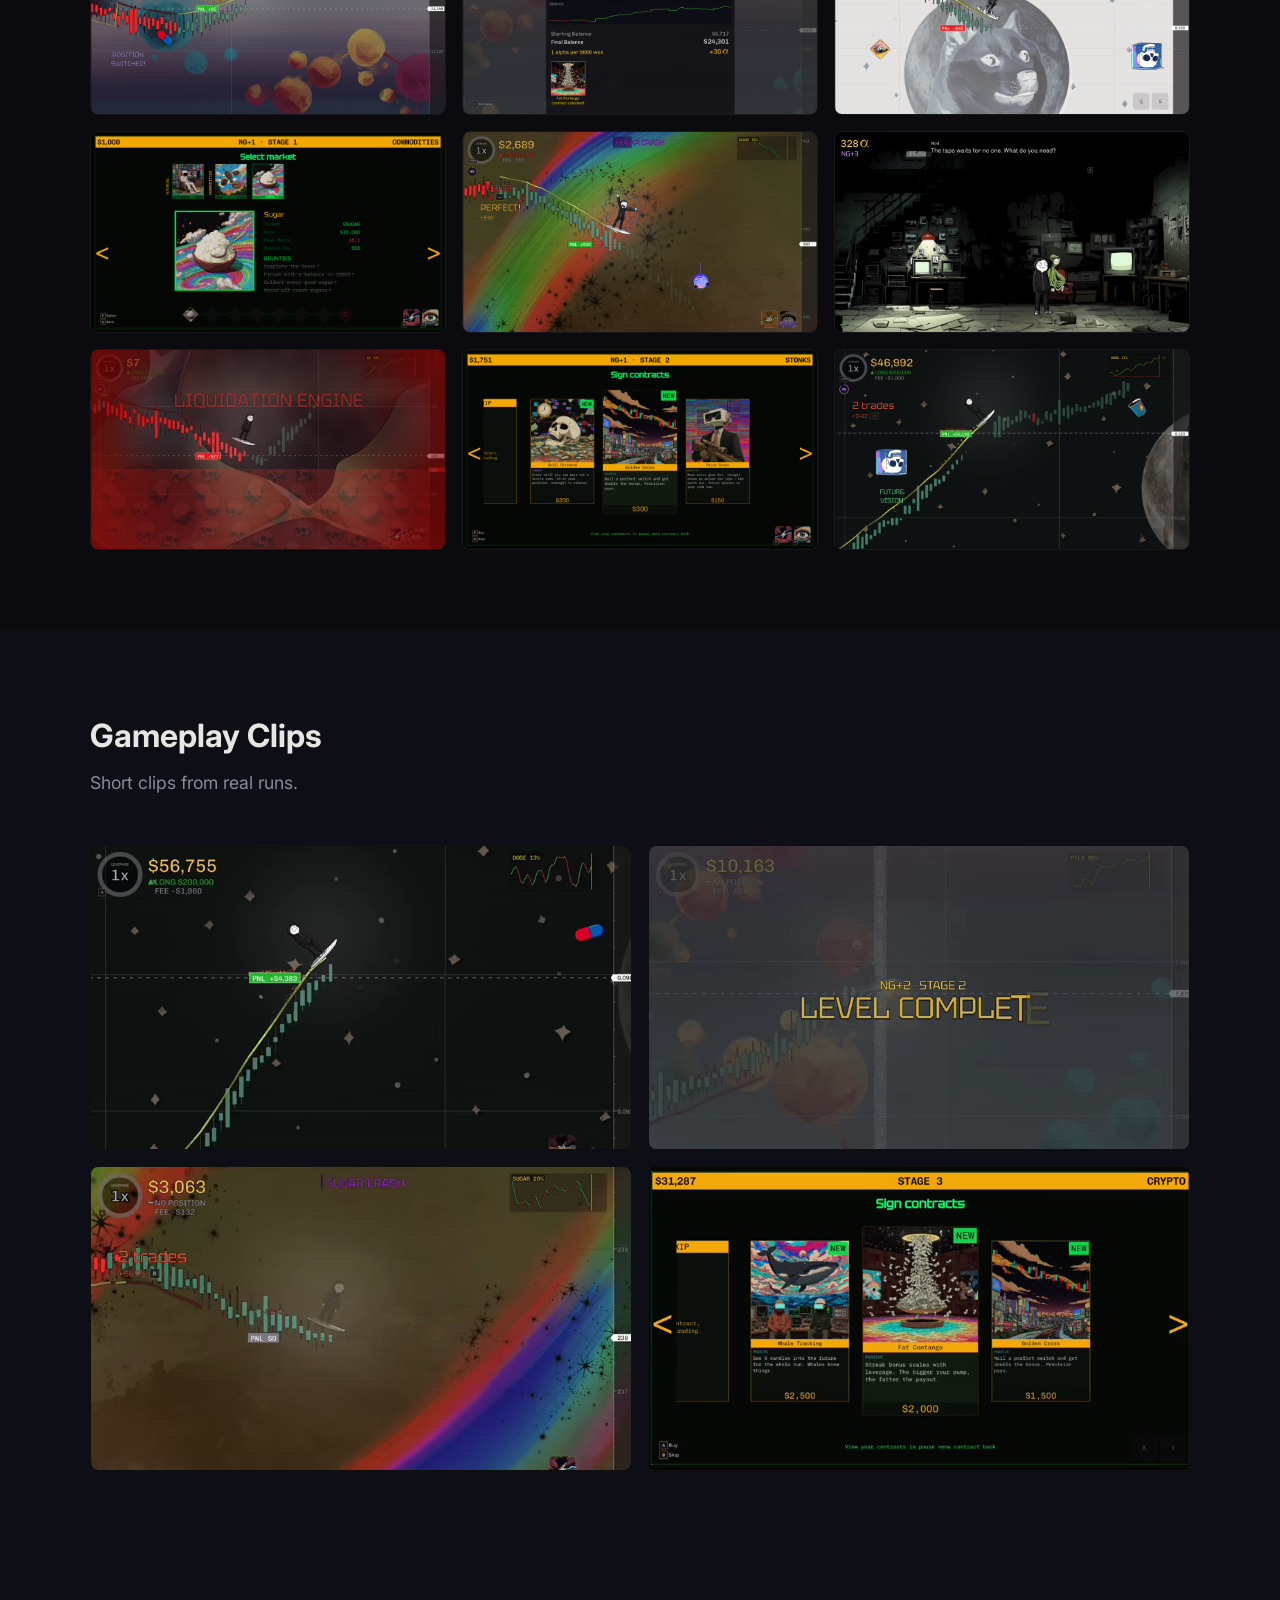
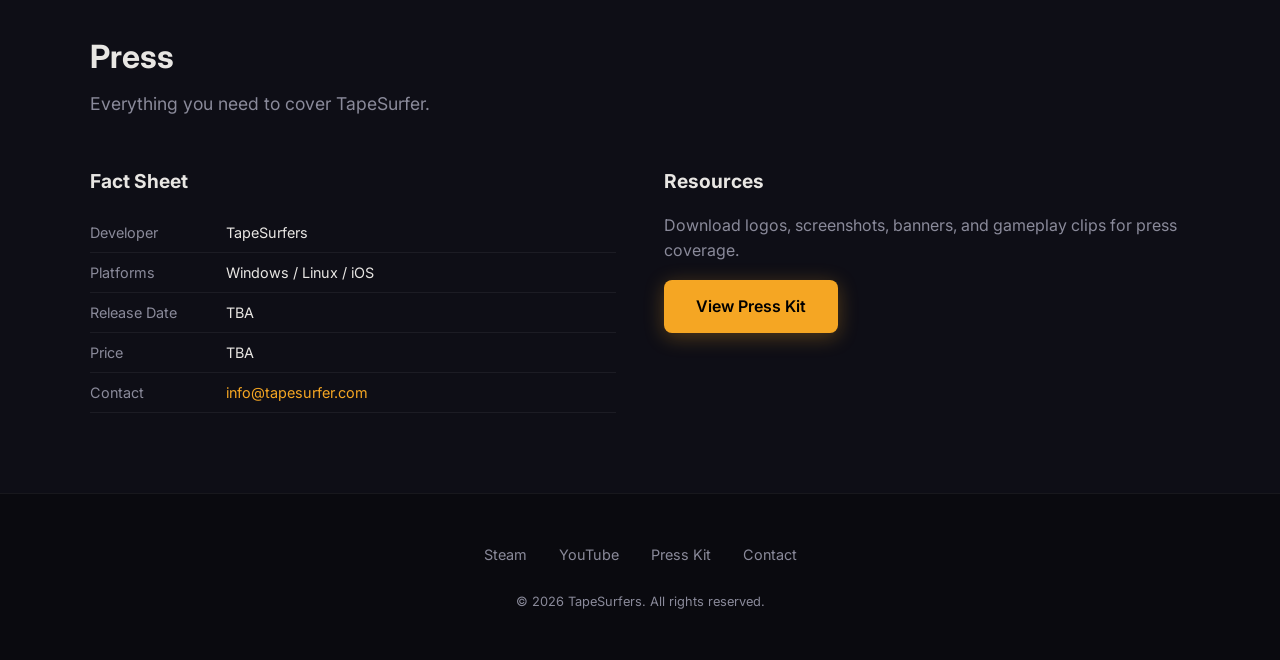
==== commit 77860ee8: "Update index.html" ====
--- a/index.html
+++ b/index.html
@@ -56,7 +56,7 @@
     <div class="container" style="text-align:center;">
       <h2 class="section-title">Trailer</h2>
       <p class="section-subtitle">See TapeSurfer in action.</p>
-      <a href="https://www.youtube.com/watch?v=7OALyud1-nM" class="trailer-link" target="_blank" rel="noopener">
+      <a href="https://www.youtube.com/watch?v=G_QSMXJaAzw" class="trailer-link" target="_blank" rel="noopener">
         <img src="https://img.youtube.com/vi/G_QSMXJaAzw/maxresdefault.jpg" alt="TapeSurfer Trailer" loading="lazy">
         <div class="trailer-play">&#9654;</div>
       </a>
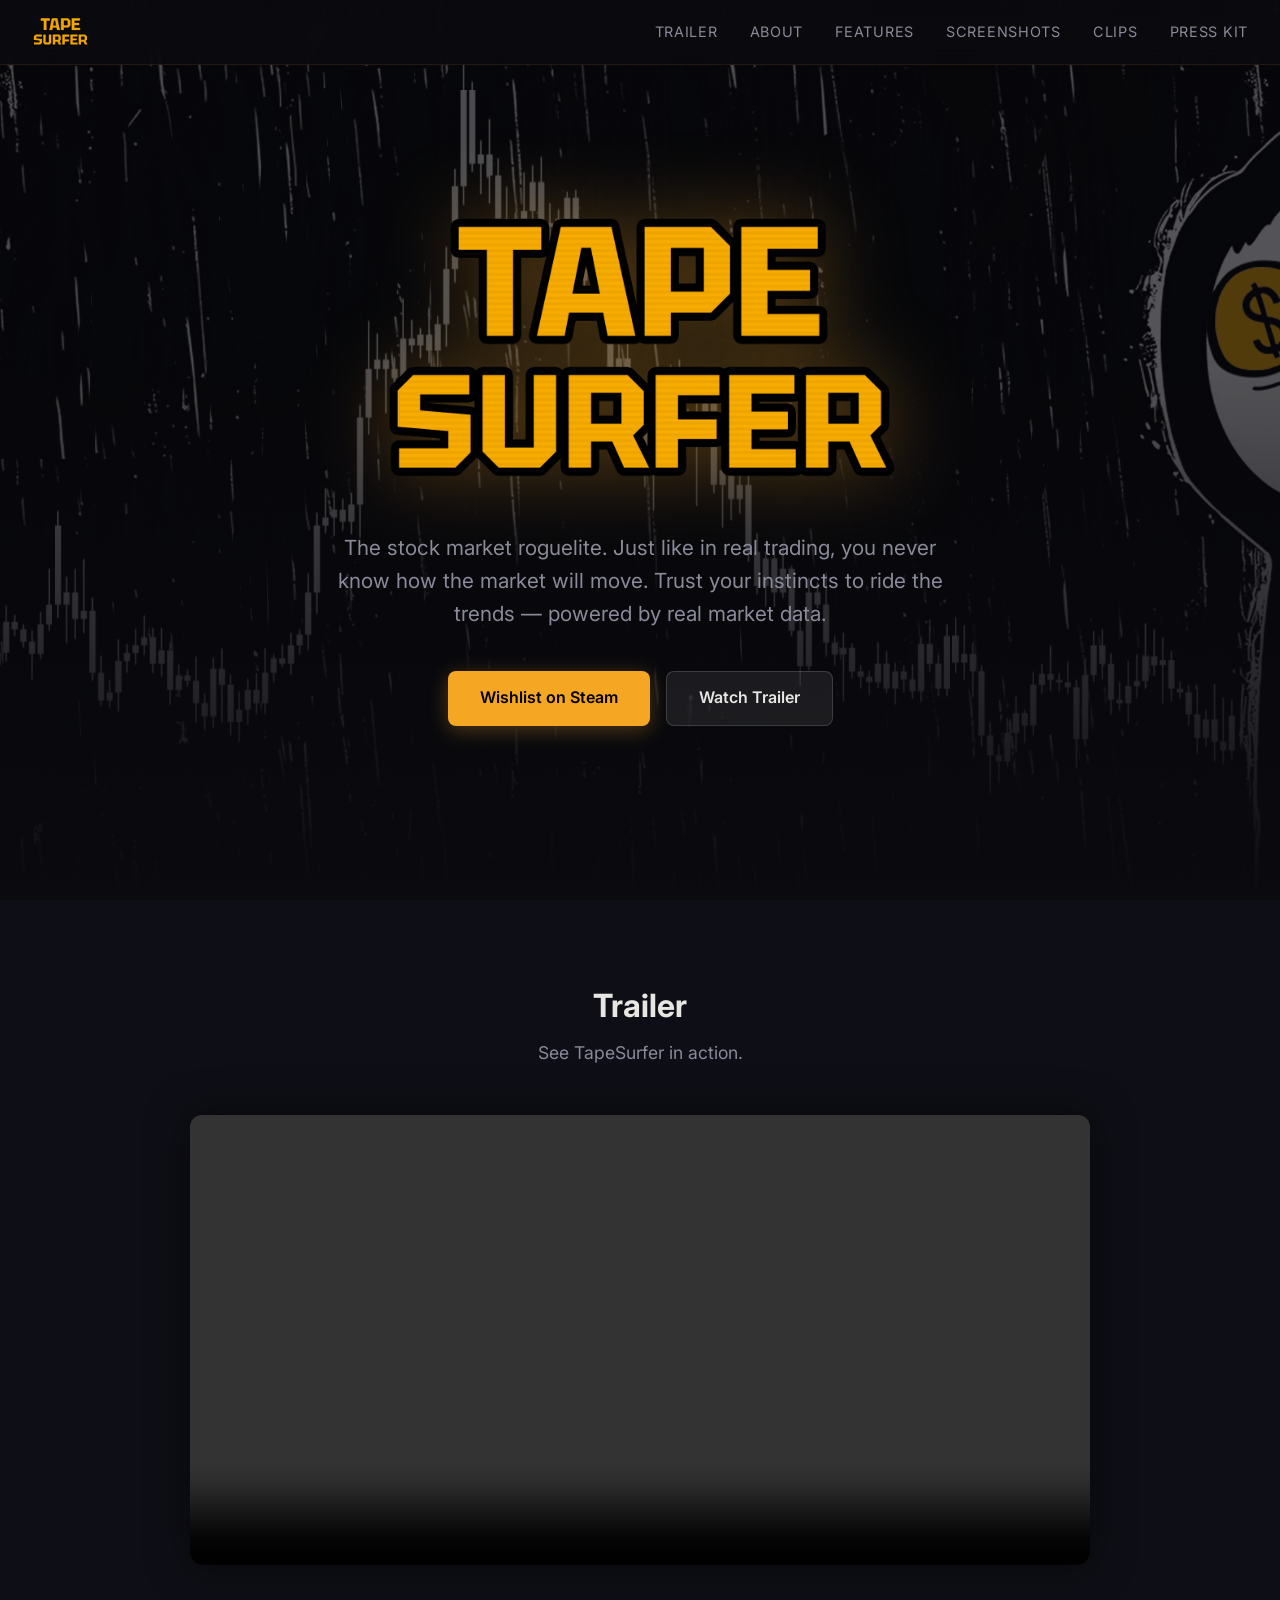
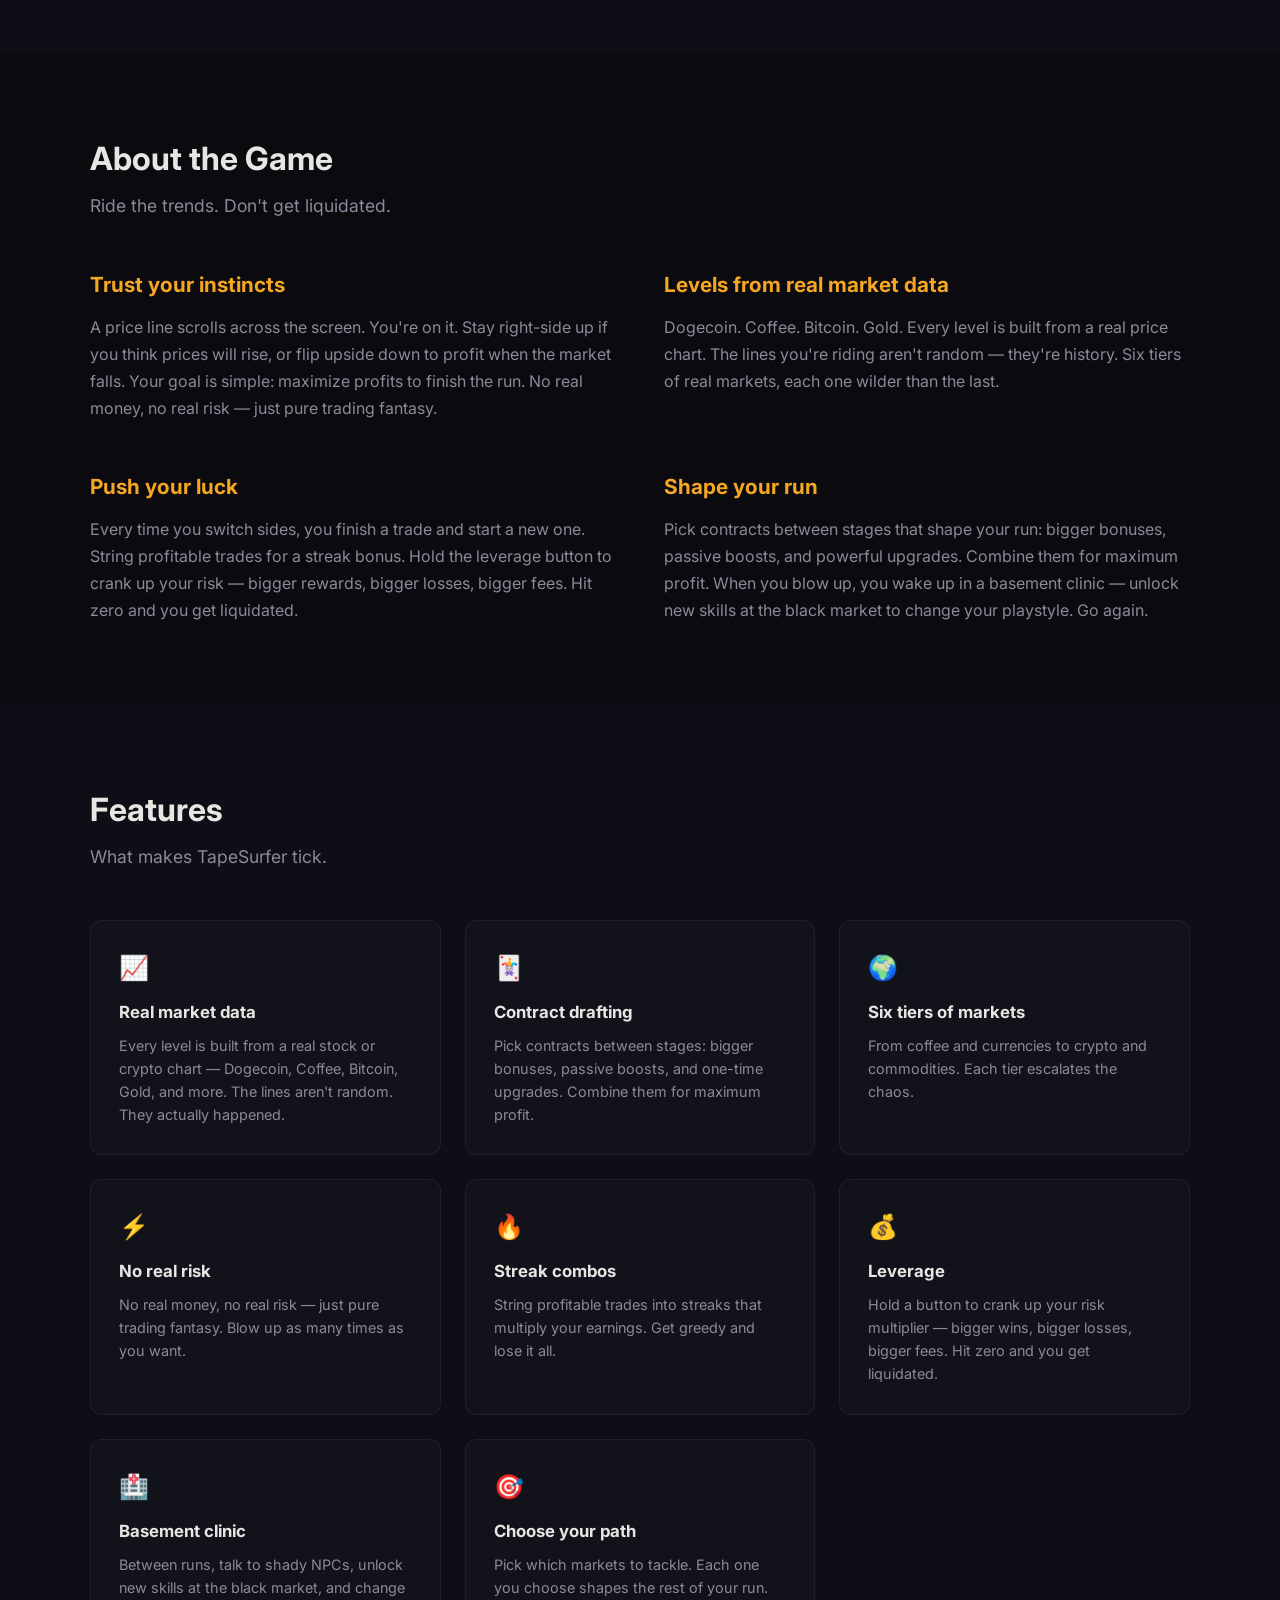
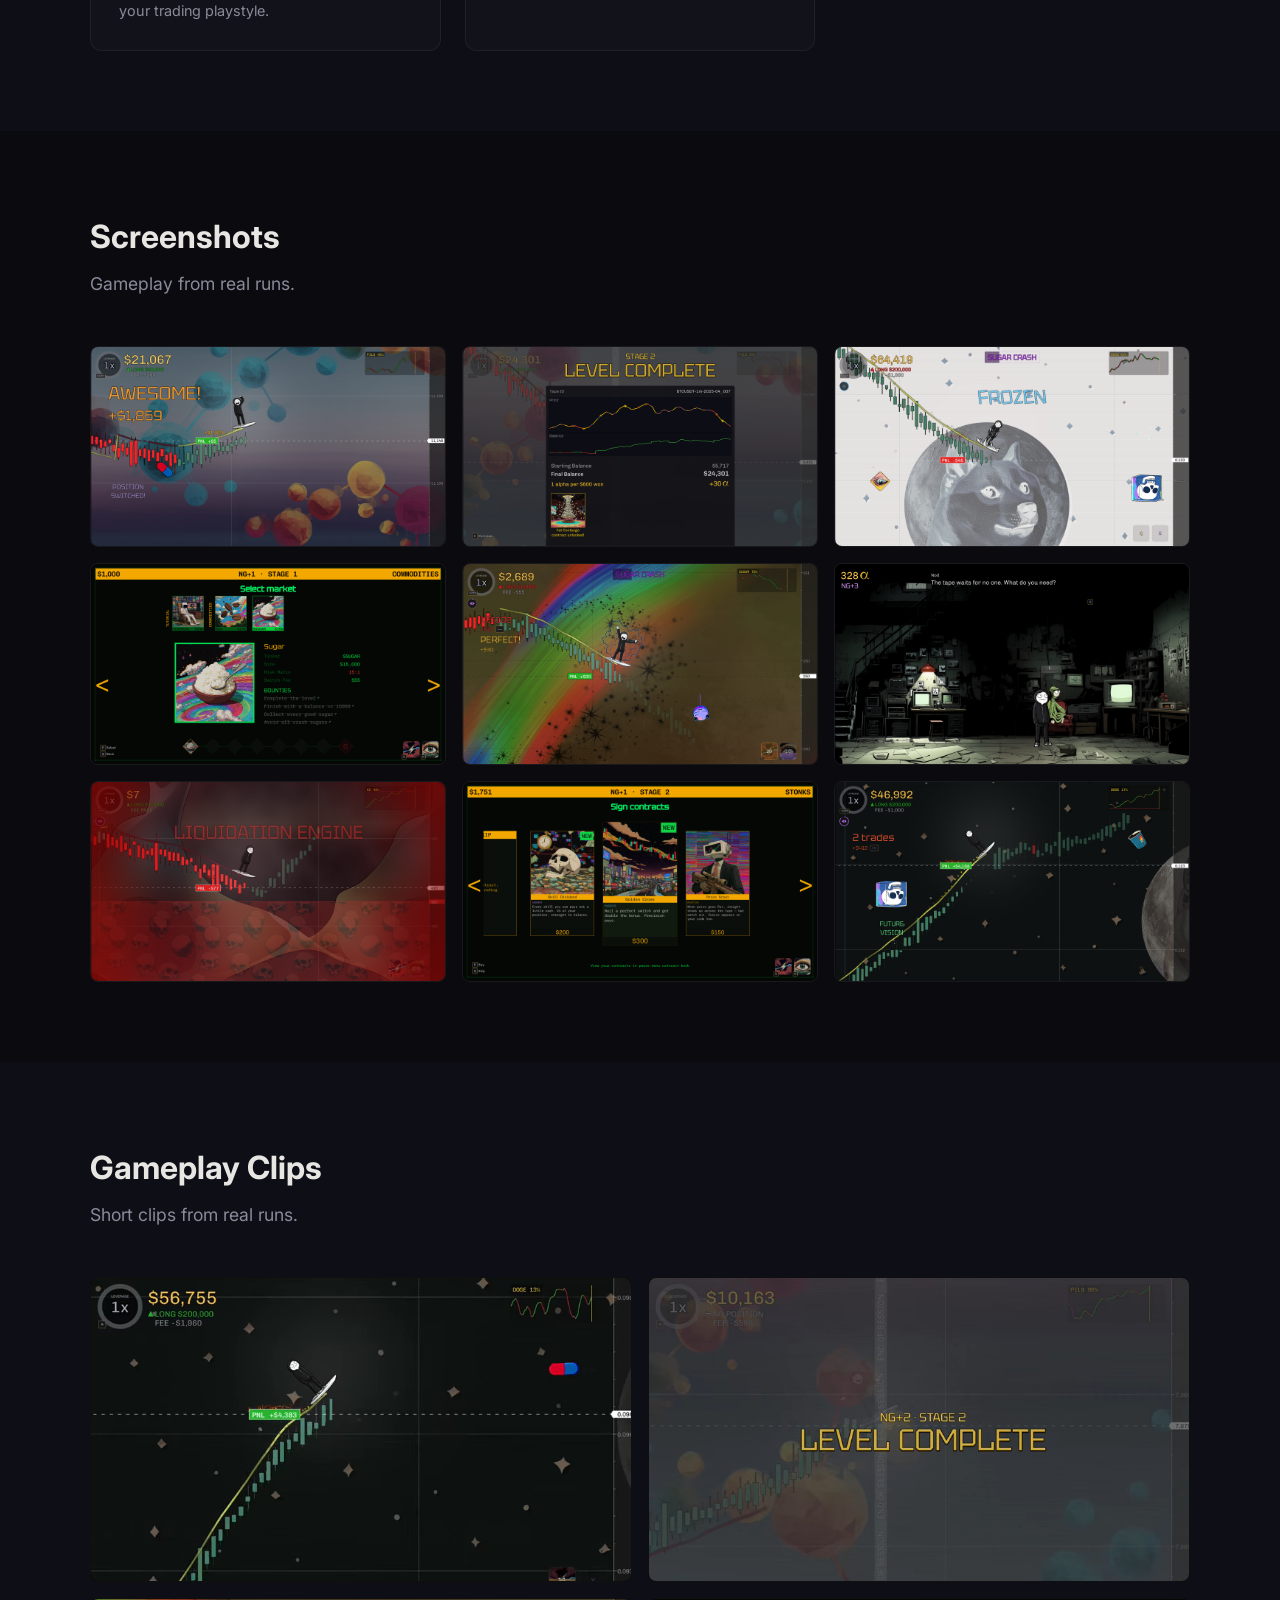
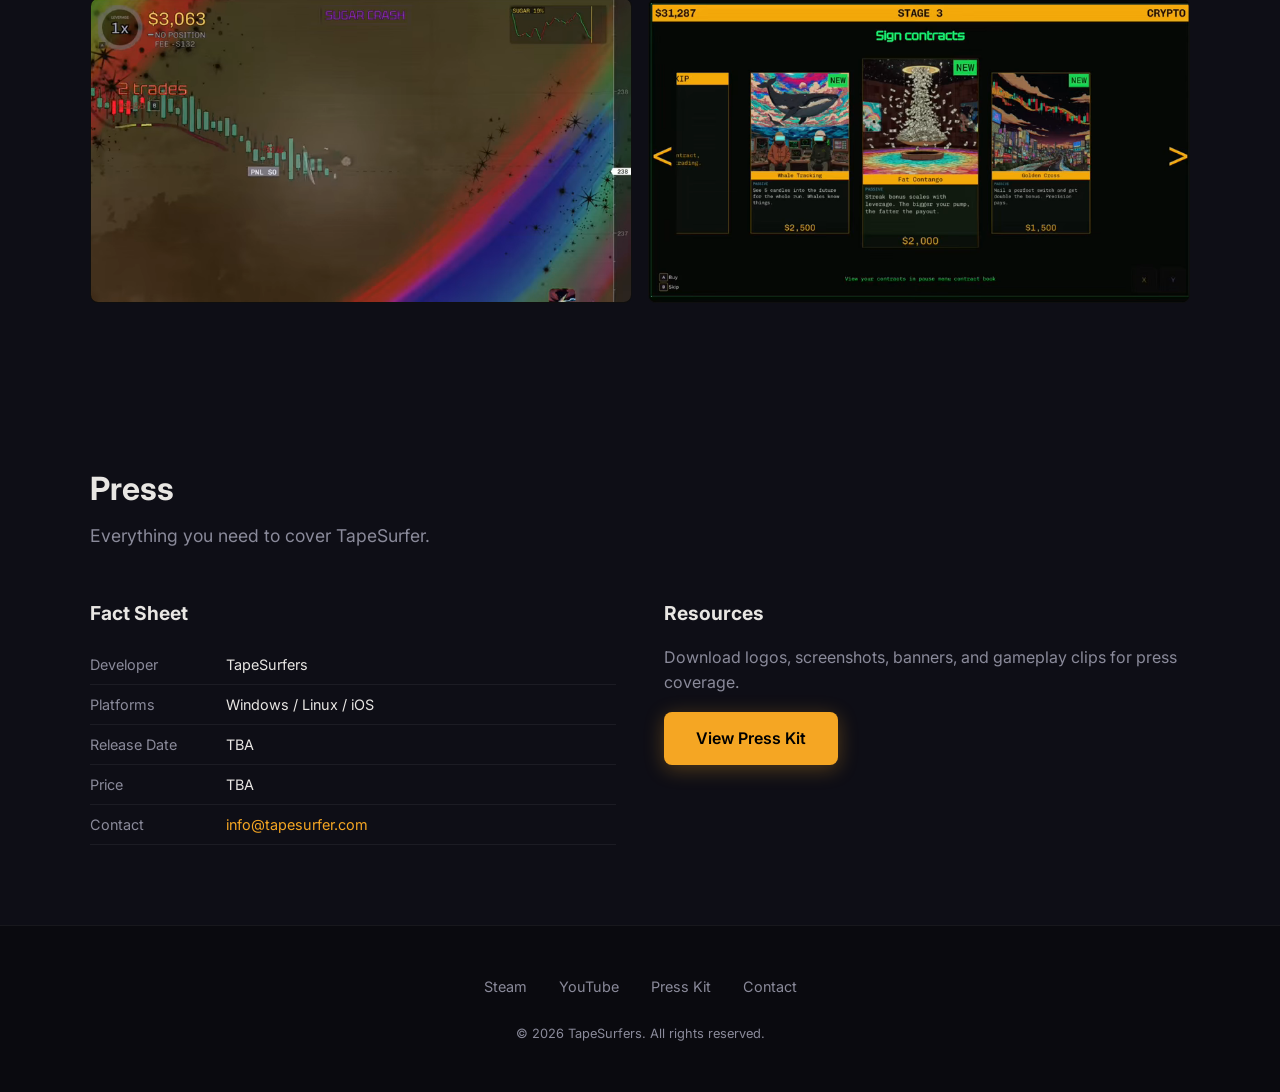
==== commit 88f07dee: "Update index.html" ====
--- a/index.html
+++ b/index.html
@@ -56,10 +56,9 @@
     <div class="container" style="text-align:center;">
       <h2 class="section-title">Trailer</h2>
       <p class="section-subtitle">See TapeSurfer in action.</p>
-      <a href="https://www.youtube.com/watch?v=G_QSMXJaAzw" class="trailer-link" target="_blank" rel="noopener">
-        <img src="https://img.youtube.com/vi/G_QSMXJaAzw/maxresdefault.jpg" alt="TapeSurfer Trailer" loading="lazy">
-        <div class="trailer-play">&#9654;</div>
-      </a>
+      <video controls preload="metadata" style="width:100%;max-width:900px;border-radius:12px;box-shadow:0 0 40px rgba(0,0,0,0.5);">
+        <source src="assets/tapesurfer-official-trailer.mp4" type="video/mp4">
+      </video>
     </div>
   </section>
 
